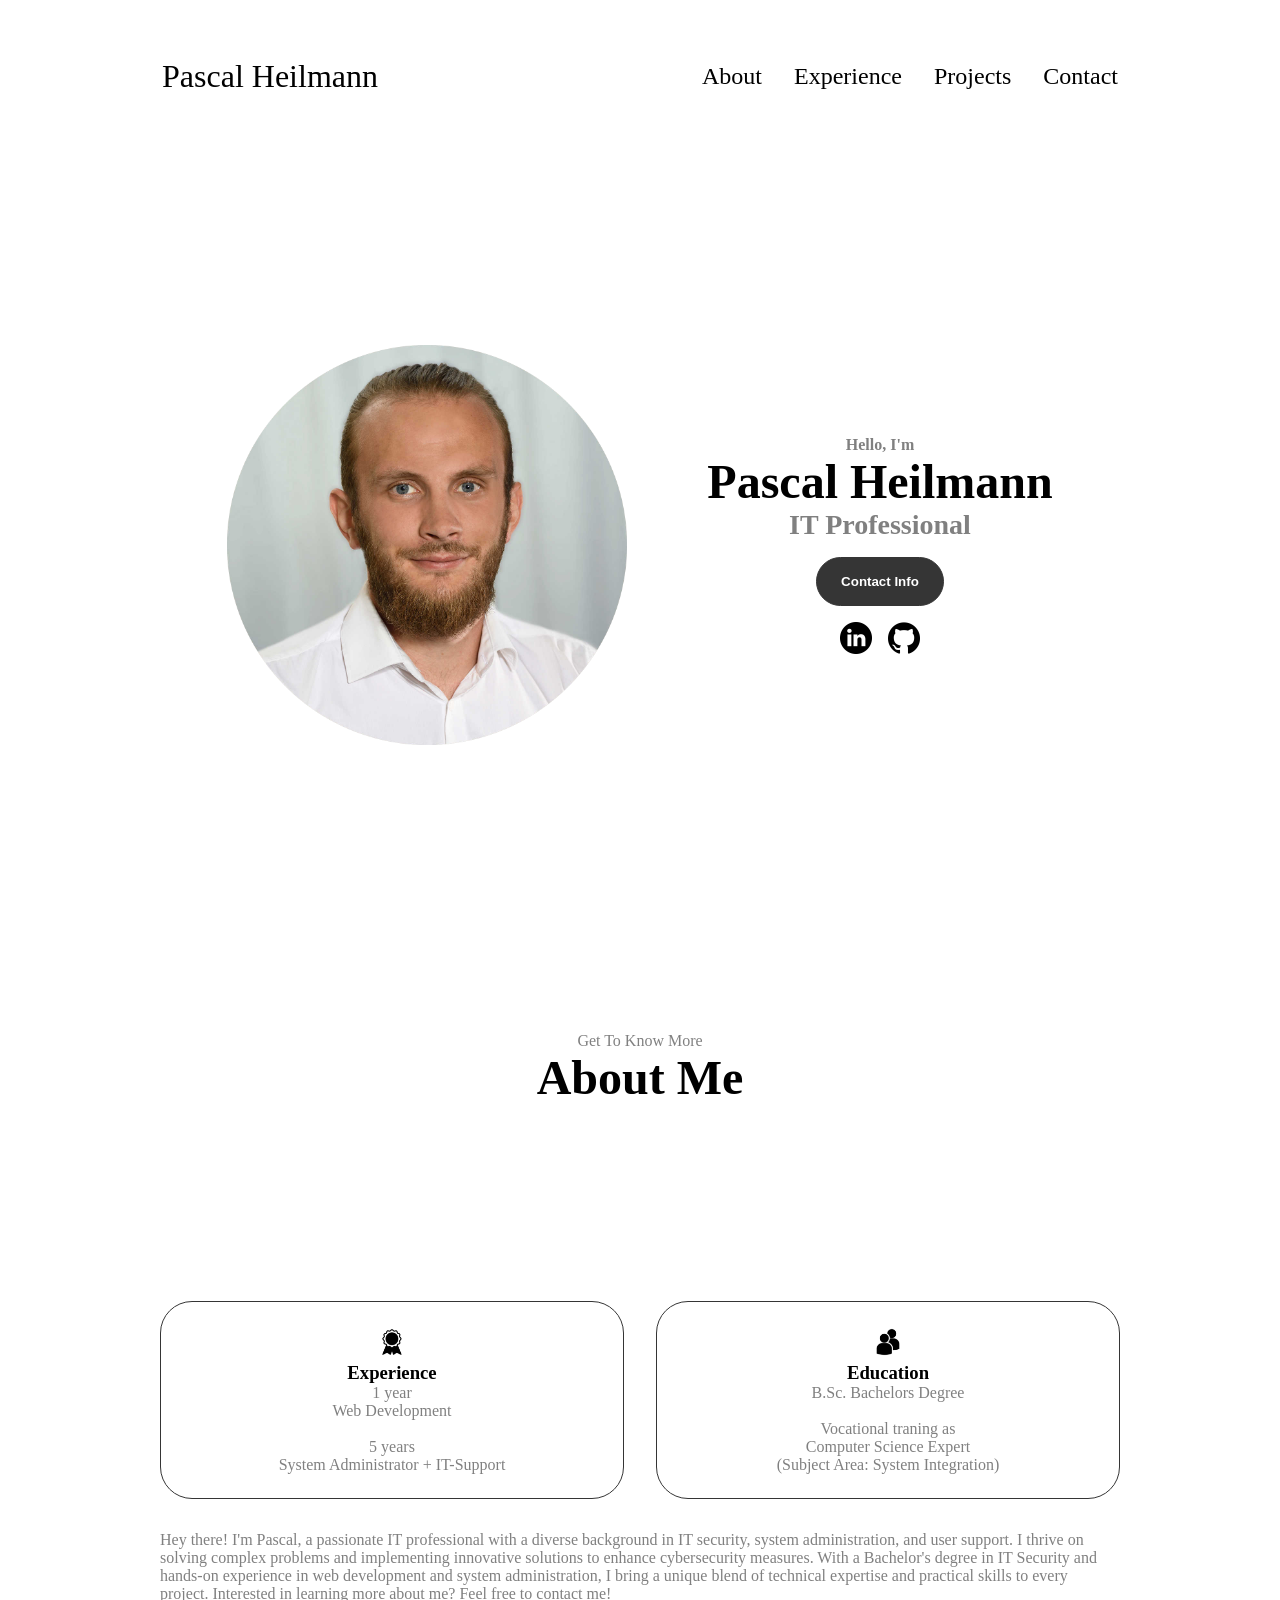
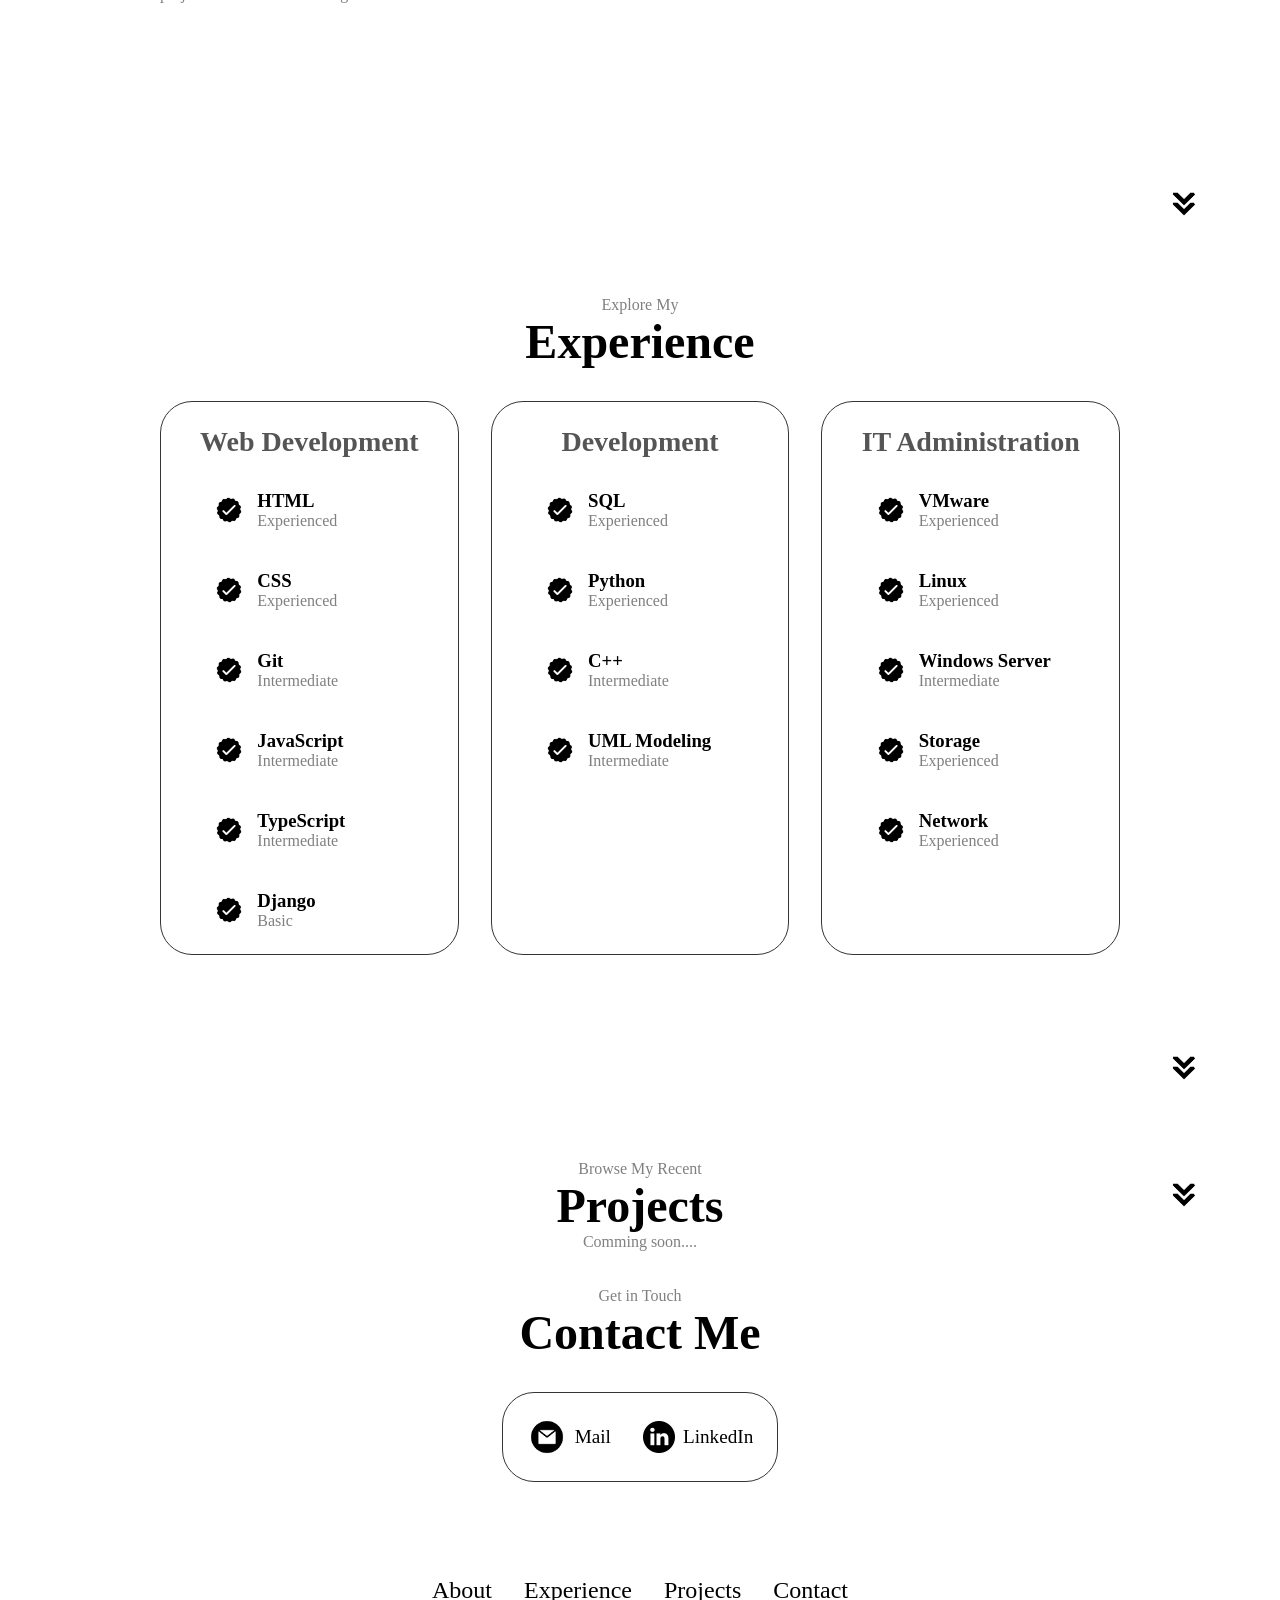
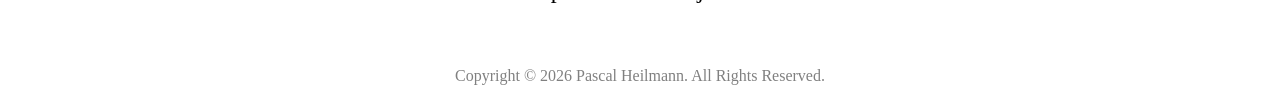
==== index.html @ e3445036 "hostinger test" ====
<!DOCTYPE html>
<html lang="en">
  <head>
    <meta charset="UTF-8" />
    <meta http-equiv="X-UA-Compatible" content="IE=edge" />
    <meta name="viewport" content="width=device-width, initial-scale=1.0" />
    <title>Pascal's Website</title>
    <link rel="stylesheet" href="style.css" />
  </head>
  <body>
    <nav id="desktop-nav">
      <div class="logo">Pascal Heilmann</div>
      <div>
        <ul class="nav-links">
          <li><a href="#about">About</a></li>
          <li><a href="#experience">Experience</a></li>
          <li><a href="#projects">Projects</a></li>
          <li><a href="#contact">Contact</a></li>
        </ul>
      </div>
    </nav>
    <nav id="hamburger-nav">
      <div class="logo">Pascal Heilmann</div>
      <div class="hamburger-menu">
        <div class="hamburger-icon" onclick="toggleMenu()">
          <span></span>
          <span></span>
          <span></span>
        </div>
        <div class="menu-links">
          <li><a href="#about" onclick="toggleMenu()">About</a></li>
          <li><a href="#experience" onclick="toggleMenu()">Experience</a></li>
          <li><a href="#projects" onclick="toggleMenu()">Projects</a></li>
          <li><a href="#contact" onclick="toggleMenu()">Contact</a></li>
        </div>
      </div>
    </nav>
    <section id="profile">
      <div class="section__pic-container">
        <img src="./assets/profile-pic.png" alt="profile picture" loading="lazy"/>
      </div>
      <div class="section__text">
        <p class="section__text__p1">Hello, I'm</p>
        <h1 class="title">Pascal Heilmann</h1>
        <p class="section__text__p2">IT Professional</p>
        <div class="btn-container">
          
          <button class="btn btn-color-1" onclick="location.href='./#contact'">
            Contact Info
          </button>
        </div>
        <div id="socials-container">
          <img
            src="./assets/linkedin.png"
            alt="My LinkedIn profile"
            class="icon"
            onclick="location.href='https://de.linkedin.com/in/pascal-heilmann-1203b5171'"
            loading="lazy"
          />
          <img
            src="./assets/linkedin-darkmode.png"
            alt="My LinkedIn profile"
            class="icon-dark"
            onclick="location.href='https://de.linkedin.com/in/pascal-heilmann-1203b5171'"
            loading="lazy"
          />
          <img
            src="./assets/github.png"
            alt="My Github profile"
            class="icon"
            onclick="location.href='https://github.com/Pacalll/'"
            loading="lazy"
          />
          <img
            src="./assets/github-darkmode.png"
            alt="My Github profile"
            class="icon-dark"
            onclick="location.href='https://github.com/Pacalll/'"
            loading="lazy"
          />
        </div>
      </div>
    </section>
    <section id="about">
      <p class="section__text__p1">Get To Know More</p>
      <h1 class="title">About Me</h1>
      <div class="section-container">
        <div class="about-details-container">
          <div class="about-containers">
            <div class="details-container">
              <img
                src="./assets/experience.png"
                alt="Experience icon"
                class="icon"
                loading="lazy"
              />
              <img
                src="./assets/experience-darkmode.png"
                alt="Experience icon"
                class="icon-dark"
                loading="lazy"
              />
              <h3>Experience</h3>
              <p>1 year <br />Web Development</p>
              <br>
              <p>5 years <br> System Administrator + IT-Support</p>
            </div>
            <div class="details-container">
              <img
                src="./assets/education.png"
                alt="Education icon"
                class="icon"
                loading="lazy"
              />
              <img
                src="./assets/education-darkmode.png"
                alt="Education icon"
                class="icon-dark"
                loading="lazy"
              />
              <h3>Education</h3>
              <p>B.Sc. Bachelors Degree</p><br>
              <p>Vocational traning as <br>Computer Science Expert <br>(Subject Area: System Integration)</p>
            </div>
          </div>
          <div class="text-container">
            <p>
              Hey there! I'm Pascal, a passionate IT professional with a diverse
               background in IT security, system administration, and user support.
               I thrive on solving complex problems and implementing innovative 
               solutions to enhance cybersecurity measures. With a Bachelor's degree 
               in IT Security and hands-on experience in web development and
                system administration, I bring a unique blend of technical expertise and
                 practical skills to every project. Interested in learning more about me?
                  Feel free to contact me!
            </p>
          </div>
        </div>
      </div>
      <img
        src="./assets/arrow.png"
        alt="Arrow icon"
        class="icon arrow"
        onclick="location.href='./#experience'"
        loading="lazy"
      />
      <img
        src="./assets/arrow-darkmode.png"
        alt="Arrow icon"
        class="icon-dark arrow"
        onclick="location.href='./#experience'"
        loading="lazy"
      />
    </section>
    <section id="experience">
      <p class="section__text__p1">Explore My</p>
      <h1 class="title">Experience</h1>
      <div class="experience-details-container">
        <div class="about-containers">
          <div class="details-container">
            <h2 class="experience-sub-title">Web Development</h2>
            <div class="article-container">
              <article>
                <img
                  src="./assets/checkmark.png"
                  alt="Experience icon"
                  class="icon"
                  loading="lazy"
                />
                <img
                  src="./assets/checkmark-darkmode.png"
                  alt="Experience icon"
                  class="icon-dark"
                  loading="lazy"
                />
                <div>
                  <h3>HTML</h3>
                  <p>Experienced</p>
                </div>
              </article>
              <article>
                <img
                  src="./assets/checkmark.png"
                  alt="Experience icon"
                  class="icon"
                  loading="lazy"
                />
                <img
                  src="./assets/checkmark-darkmode.png"
                  alt="Experience icon"
                  class="icon-dark"
                  loading="lazy"
                />
                <div>
                  <h3>CSS</h3>
                  <p>Experienced</p>
                </div>
              </article>
              <article>
                <img
                  src="./assets/checkmark.png"
                  alt="Experience icon"
                  class="icon"
                  loading="lazy"
                />
                <img
                  src="./assets/checkmark-darkmode.png"
                  alt="Experience icon"
                  class="icon-dark"
                  loading="lazy"
                />
                <div>
                  <h3>Git</h3>
                  <p>Intermediate</p>
                </div>
              </article>
              <article>
                <img
                  src="./assets/checkmark.png"
                  alt="Experience icon"
                  class="icon"
                  loading="lazy"
                />
                <img
                  src="./assets/checkmark-darkmode.png"
                  alt="Experience icon"
                  class="icon-dark"
                  loading="lazy"
                />
                <div>
                  <h3>JavaScript</h3>
                  <p>Intermediate</p>
                </div>
              </article>
              <article>
                <img
                  src="./assets/checkmark.png"
                  alt="Experience icon"
                  class="icon"
                  loading="lazy"
                />
                <img
                  src="./assets/checkmark-darkmode.png"
                  alt="Experience icon"
                  class="icon-dark"
                  loading="lazy"
                />
                <div>
                  <h3>TypeScript</h3>
                  <p>Intermediate</p>
                </div>
              </article>
              <article>
                <img
                  src="./assets/checkmark.png"
                  alt="Experience icon"
                  class="icon"
                  loading="lazy"
                />
                <img
                  src="./assets/checkmark-darkmode.png"
                  alt="Experience icon"
                  class="icon-dark"
                  loading="lazy"
                />
                <div>
                  <h3>Django</h3>
                  <p>Basic</p>
                </div>
              </article>
            </div>
          </div>
          <div class="details-container">
            <h2 class="experience-sub-title">Development</h2>
            <div class="article-container">
              <article>
                <img
                  src="./assets/checkmark.png"
                  alt="Experience icon"
                  class="icon"
                  loading="lazy"
                />
                <img
                  src="./assets/checkmark-darkmode.png"
                  alt="Experience icon"
                  class="icon-dark"
                  loading="lazy"
                />
                <div>
                  <h3>SQL</h3>
                  <p>Experienced</p>
                </div>
              </article>
              <article>
                <img
                  src="./assets/checkmark.png"
                  alt="Experience icon"
                  class="icon"
                  loading="lazy"
                />
                <img
                  src="./assets/checkmark-darkmode.png"
                  alt="Experience icon"
                  class="icon-dark"
                  loading="lazy"
                />
                <div>
                  <h3>Python</h3>
                  <p>Experienced</p>
                </div>
              </article>
              <article>
                <img
                  src="./assets/checkmark.png"
                  alt="Experience icon"
                  class="icon"
                  loading="lazy"
                />
                <img
                  src="./assets/checkmark-darkmode.png"
                  alt="Experience icon"
                  class="icon-dark"
                  loading="lazy"
                />
                <div>
                  <h3>C++</h3>
                  <p>Intermediate</p>
                </div>
              </article>
              <article>
                <img
                  src="./assets/checkmark.png"
                  alt="Experience icon"
                  class="icon"
                  loading="lazy"
                />
                <img
                  src="./assets/checkmark-darkmode.png"
                  alt="Experience icon"
                  class="icon-dark"
                  loading="lazy"
                />
                <div>
                  <h3>UML Modeling</h3>
                  <p>Intermediate</p>
                </div>
              </article>
            </div>
          </div>
          <div class="details-container">
            <h2 class="experience-sub-title">IT Administration</h2>
            <div class="article-container">
              <article>
                <img
                  src="./assets/checkmark.png"
                  alt="Experience icon"
                  class="icon"
                  loading="lazy"
                />
                <img
                  src="./assets/checkmark-darkmode.png"
                  alt="Experience icon"
                  class="icon-dark"
                  loading="lazy"
                />
                <div>
                  <h3>VMware</h3>
                  <p>Experienced</p>
                </div>
              </article>
              <article>
                <img
                  src="./assets/checkmark.png"
                  alt="Experience icon"
                  class="icon"
                  loading="lazy"
                />
                <img
                  src="./assets/checkmark-darkmode.png"
                  alt="Experience icon"
                  class="icon-dark"
                  loading="lazy"
                />
                <div>
                  <h3>Linux</h3>
                  <p>Experienced</p>
                </div>
              </article>
              <article>
                <img
                  src="./assets/checkmark.png"
                  alt="Experience icon"
                  class="icon"
                  loading="lazy"
                />
                <img
                  src="./assets/checkmark-darkmode.png"
                  alt="Experience icon"
                  class="icon-dark"
                  loading="lazy"
                />
                <div>
                  <h3>Windows Server</h3>
                  <p>Intermediate</p>
                </div>
              </article>
              <article>
                <img
                  src="./assets/checkmark.png"
                  alt="Experience icon"
                  class="icon"
                  loading="lazy"
                />
                <img
                  src="./assets/checkmark-darkmode.png"
                  alt="Experience icon"
                  class="icon-dark"
                  loading="lazy"
                />
                <div>
                  <h3>Storage</h3>
                  <p>Experienced</p>
                </div>
              </article>
              <article>
                <img
                  src="./assets/checkmark.png"
                  alt="Experience icon"
                  class="icon"
                  loading="lazy"
                />
                <img
                  src="./assets/checkmark-darkmode.png"
                  alt="Experience icon"
                  class="icon-dark"
                  loading="lazy"
                />
                <div>
                  <h3>Network</h3>
                  <p>Experienced</p>
                </div>
              </article>
            </div>
          </div>
        </div>
      </div>
      <img
        src="./assets/arrow.png"
        alt="Arrow icon"
        class="icon arrow"
        onclick="location.href='./#projects'"
        loading="lazy"
      />
      <img
        src="./assets/arrow-darkmode.png"
        alt="Arrow icon"
        class="icon-dark arrow"
        onclick="location.href='./#projects'"
        loading="lazy"
      />
    </section>
    <section id="projects">
      <p class="section__text__p1">Browse My Recent</p>
      <h1 class="title">Projects</h1>
      <div class="experience-details-container">
      <p class="section__text__p1">Comming soon....</p>
      <img
        src="./assets/arrow.png"
        alt="Arrow icon"
        class="icon arrow"
        onclick="location.href='./#contact'"
        loading="lazy"
      />
      <img
        src="./assets/arrow-darkmode.png"
        alt="Arrow icon"
        class="icon-dark arrow"
        onclick="location.href='./#contact'"
        loading="lazy"
      />
    </section>
    <section id="contact">
      <p class="section__text__p1">Get in Touch</p>
      <h1 class="title">Contact Me</h1>
      <div class="contact-info-upper-container">
        <div class="contact-info-container">
          <img
            src="./assets/email.png"
            alt="Email icon"
            class="icon contact-icon email-icon"
            loading="lazy"
          />
          <img
            src="./assets/email-darkmode.png"
            alt="Email icon"
            class="icon-dark contact-icon email-icon"
            loading="lazy"
          />
          <p><a href="mailto:pascalheilmann95@gmail.com">Mail</a></p>
        </div>
        
        <div class="contact-info-container">
          <img
            src="./assets/linkedin.png"
            alt="LinkedIn icon"
            class="icon contact-icon"
            loading="lazy"
          />
          <img
            src="./assets/linkedin-darkmode.png"
            alt="LinkedIn icon"
            class="icon-dark contact-icon"
            loading="lazy"
          />
          <p><a href="https://de.linkedin.com/in/pascal-heilmann-1203b5171">LinkedIn</a></p>
        </div>
      </div>
    </section>
    <footer>
      <nav>
        <div class="nav-links-container">
          <ul class="nav-links">
            <li><a href="#about">About</a></li>
            <li><a href="#experience">Experience</a></li>
            <li><a href="#projects">Projects</a></li>
            <li><a href="#contact">Contact</a></li>
          </ul>
        </div>
      </nav>
      <p id="footer">Copyright &#169; 2025 Pascal Heilmann. All Rights Reserved. test</p>
    </footer>
    <script src="script.js"></script>
  </body>
</html>
---- style.css ----
/* GENERAL */

* {
  margin: 0;
  padding: 0;
  box-sizing: border-box;
}

:root {
  --main-bg-color: white;
  --main-font-color: black;
  --font-color-p: grey;
  --textdecoration-color-font: white;
  --textdecoration-color: grey ;
  --main-hover-color: grey;
  --hamburgermenu-icon-span-bg-color: black;
  --button-bg-color: rgb(53, 53, 53);
  --button-bg-hover-color: black;
  --button-font-color: white;
  --details-border-color: rgb(53, 53, 53);
  --experience-subtitle-font-color: rgb(85, 85, 85);
  --project-btn-font-color: black;
  --project-btn-border-color:  rgb(163, 163, 163);
  --contact-container-border-color: rgb(53, 53, 53);
}
body {
  background-color: var(--main-bg-color);
  color: var(--main-font-color);
  font-family: 'Times New Roman', sans-serif, monospace;
}

html {
  scroll-behavior: smooth;
}

p {
  color: var(--font-color-p);
}

/* TRANSITION */

a,
.btn {
  transition: all 300ms ease;
}

/* DESKTOP NAV */

nav,
.nav-links {
  display: flex;
}

nav {
  justify-content: space-around;
  align-items: center;
  height: 17vh;
}

.nav-links {
  gap: 2rem;
  list-style: none;
  font-size: 1.5rem;
}

a {
  color: var(--main-font-color);
  text-decoration: none;
}

a:hover {
  color: var(--main-hover-color);
  text-decoration: underline;
  text-underline-offset: 1rem;
  text-decoration-color: var(--textdecoration-color);
}

.logo {
  font-size: 2rem;
}

.logo:hover {
  cursor: default;
}

/* HAMBURGER MENU */

#hamburger-nav {
  display: none;
}

.hamburger-menu {
  position: relative;
  display: inline-block;
}

.hamburger-icon {
  display: flex;
  flex-direction: column;
  justify-content: space-between;
  height: 24px;
  width: 30px;
  cursor: pointer;
}

.hamburger-icon span {
  width: 100%;
  height: 2px;
  background-color: var(--hamburgermenu-icon-span-bg-color);
  transition: all 0.3s ease-in-out;
}

.menu-links {
  position: absolute;
  top: 100%;
  right: 0;
  background-color: var(--main-bg-color);
  width: fit-content;
  max-height: 0;
  overflow: hidden;
  transition: all 0.3s ease-in-out;
}

.menu-links a {
  display: block;
  padding: 10px;
  text-align: center;
  font-size: 1.5rem;
  color: var(--main-font-color);
  text-decoration: none;
  transition: all 0.3s ease-in-out;
}

.menu-links li {
  list-style: none;
}

.menu-links.open {
  max-height: 300px;
}

.hamburger-icon.open span:first-child {
  transform: rotate(45deg) translate(10px, 5px);
}

.hamburger-icon.open span:nth-child(2) {
  opacity: 0;
}

.hamburger-icon.open span:last-child {
  transform: rotate(-45deg) translate(10px, -5px);
}

.hamburger-icon span:first-child {
  transform: none;
  opacity: 1;
}

/* SECTIONS */

section {
  padding-top: 4vh;
  height: 96vh;
  margin: 0 10rem;
  min-height: fit-content;
}

.section-container {
  display: flex;
}

/* PROFILE SECTION */

#profile {
  display: flex;
  justify-content: center;
  gap: 5rem;
  height: 80vh;
}

.section__pic-container {
  display: flex;
  height: 400px;
  width: 400px;
  margin: auto 0;
}

.section__text {
  align-self: center;
  text-align: center;
}

.section__text p {
  font-weight: 600;
}

.section__text__p1 {
  text-align: center;
}

.section__text__p2 {
  font-size: 1.75rem;
  margin-bottom: 1rem;
}

.title {
  font-size: 3rem;
  text-align: center;
}

#socials-container {
  display: flex;
  justify-content: center;
  margin-top: 1rem;
  gap: 1rem;
}

/* ICONS */

.icon {
  cursor: pointer;
  height: 2rem;
}

.icon-dark {
  display: none;
  height: 2rem;
  cursor: pointer;
}

/* BUTTONS */

.btn-container {
  display: flex;
  justify-content: center;
  gap: 1rem;
}

.btn {
  font-weight: 600;
  padding: 1rem;
  width: 8rem;
  border-radius: 2rem;
}

.btn-color-1,
.btn-color-2 {
  border: var(--button-bg-color) 0.1rem solid;
  background: var(--button-bg-color);
  color: var(--button-font-color);
}

.btn-color-1:hover,
.btn-color-2:hover {
  cursor: pointer;
  background-color: var(--button-bg-hover-color);
}



/* ABOUT SECTION */

#about {
  position: relative;
}

.about-containers {
  gap: 2rem;
  margin-bottom: 2rem;
  margin-top: 2rem;
}

.about-details-container {
  justify-content: center;
  flex-direction: column;
}

.about-containers,
.about-details-container {
  display: flex;
}

.about-pic {
  border-radius: 2rem;
}

.arrow {
  position: absolute;
  right: -5rem;
  bottom: 2.5rem;
}

.details-container {
  padding: 1.5rem;
  flex: 1;
  background: var(--main-bg-color);
  border-radius: 2rem;
  border: var(--details-border-color) 0.1rem solid;
  text-align: center;
}

.section-container {
  gap: 4rem;
  height: 80%;
}

/* EXPERIENCE SECTION */

#experience {
  position: relative;
}

.experience-sub-title {
  color: var(--experience-subtitle-font-color);
  font-weight: 600;
  font-size: 1.75rem;
  margin-bottom: 2rem;
}

.experience-details-container {
  display: flex;
  justify-content: center;
  flex-direction: column;
}

.article-container {
  display: flex;
  text-align: initial;
  flex-wrap: wrap;
  flex-direction: row;
  gap: 2.5rem;
  justify-content: space-around;
}

article {
  display: flex;
  width: 12rem;
  align-items: center;
  gap: 0.75rem;
}

article .icon {
  cursor: default;
}

/* PROJECTS SECTION */

#projects {
  position: relative;
}


.project-img {
  border-radius: 2rem;
  width: 90%;
  height: 90%;
}

.project-title {
  margin: 1rem;
  color: black;
}

.project-btn {
  color: var(--project-btn-font-color);
  border-color: var(--project-btn-border-color);
}

/* CONTACT */

#contact {
  display: flex;
  justify-content: center;
  flex-direction: column;
  height: 70vh;
}

.contact-info-upper-container {
  display: flex;
  justify-content: center;
  border-radius: 2rem;
  border: var(--contact-container-border-color) 0.1rem solid;
  background: var(--main-bg-color);
  margin: 2rem auto;
  padding: 0.5rem;
}

.contact-info-container {
  display: flex;
  align-items: center;
  justify-content: center;
  gap: 0.5rem;
  margin: 1rem;
}

.contact-info-container p {
  font-size: larger;
}

.contact-icon {
  cursor: default;
}

.email-icon {
  height: 2.5rem;
}

/* FOOTER SECTION */

footer {
  margin: 0 1rem;
}

footer p {
  text-align: center;
}


@media screen and (max-width: 1400px) {
  #profile {
    height: 83vh;
    margin-bottom: 6rem;
  }
  .about-containers {
    flex-wrap: wrap;
  }
  #contact,
  #projects {
    height: fit-content;
  }
}

@media screen and (max-width: 1200px) {
  #desktop-nav {
    display: none;
  }
  #hamburger-nav {
    display: flex;
  }
  #experience,
  .experience-details-container {
    margin-top: 2rem;
  }
  #profile,
  .section-container {
    display: block;
  }
  .arrow {
    display: none;
  }
  section,
  .section-container {
    height: fit-content;
  }
  section {
    margin: 0 5%;
  }
  .section__pic-container {
    width: 275px;
    height: 275px;
    margin: 0 auto 2rem;
  }
  .about-containers {
    margin-top: 0;
  }
}

@media screen and (max-width: 600px) {
  #contact,
  footer {
    height: 40vh;
  }
  #profile {
    height: 83vh;
    margin-bottom: 0;
  }
  article {
    font-size: 1rem;
  }
  footer nav {
    height: fit-content;
    margin-bottom: 5rem;
  }
  .about-containers,
  .contact-info-upper-container,
  .btn-container {
    flex-wrap: wrap;
  }
  .contact-info-container {
    margin: 0;
  }
  .contact-info-container p,
  .nav-links li a {
    font-size: 1rem;
  }
  .experience-sub-title {
    font-size: 1.25rem;
  }
  .logo {
    font-size: 1.5rem;
  }
  .nav-links {
    flex-direction: column;
    gap: 0.5rem;
    text-align: center;
  }
  .section__pic-container {
    width: auto;
    height: 46vw;
    justify-content: center;
  }
  .section__text__p2 {
    font-size: 1.25rem;
  }
  .title {
    font-size: 2rem;
  }
  .text-container {
    text-align: justify;
  }
}
@media (prefers-color-scheme: dark) {
  :root {
    --main-bg-color: #121212;
    --main-font-color: #aca1a1;
    --font-color-p: #cccccc;
    --textdecoration-color-font: #121212;
    --textdecoration-color: #999999;
    --main-hover-color: #333333;
    --hamburgermenu-icon-span-bg-color: #999999;;
    --button-bg-color: #333333;
    --button-bg-hover-color: #555555;
    --button-font-color: white;
    --details-border-color: #555555;
    --experience-subtitle-font-color: #aaaaaa;
    --project-btn-font-color: white;
    --project-btn-border-color: #888888;
    --contact-container-border-color: #555555;
  }

  .icon{
    display: none;
  }
  .icon-dark{
    display: inline;
  }

}

@media screen and (max-width: 1200px) and (prefers-color-scheme: dark) {
  /* Nur wenn sich Verhalten im Dark Mode ändern soll */
  .arrow {
    display: none;
  }
}
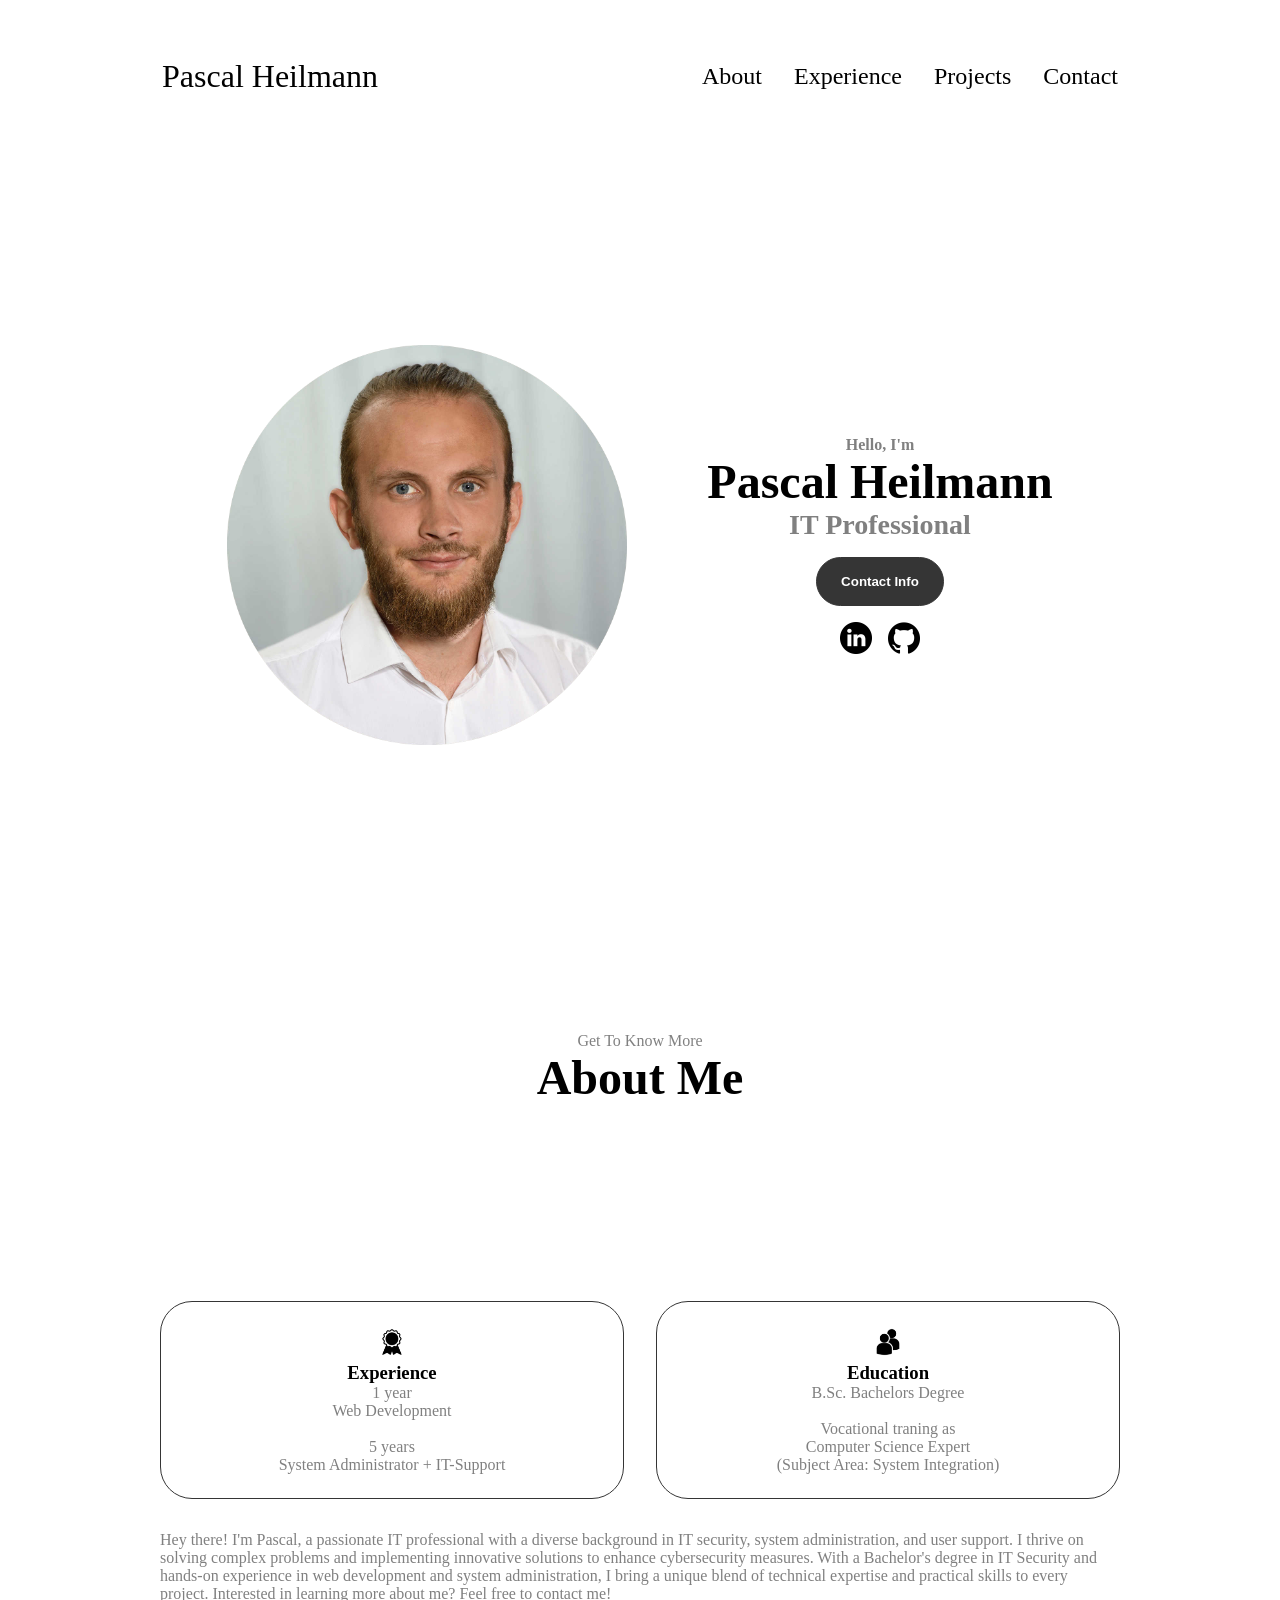
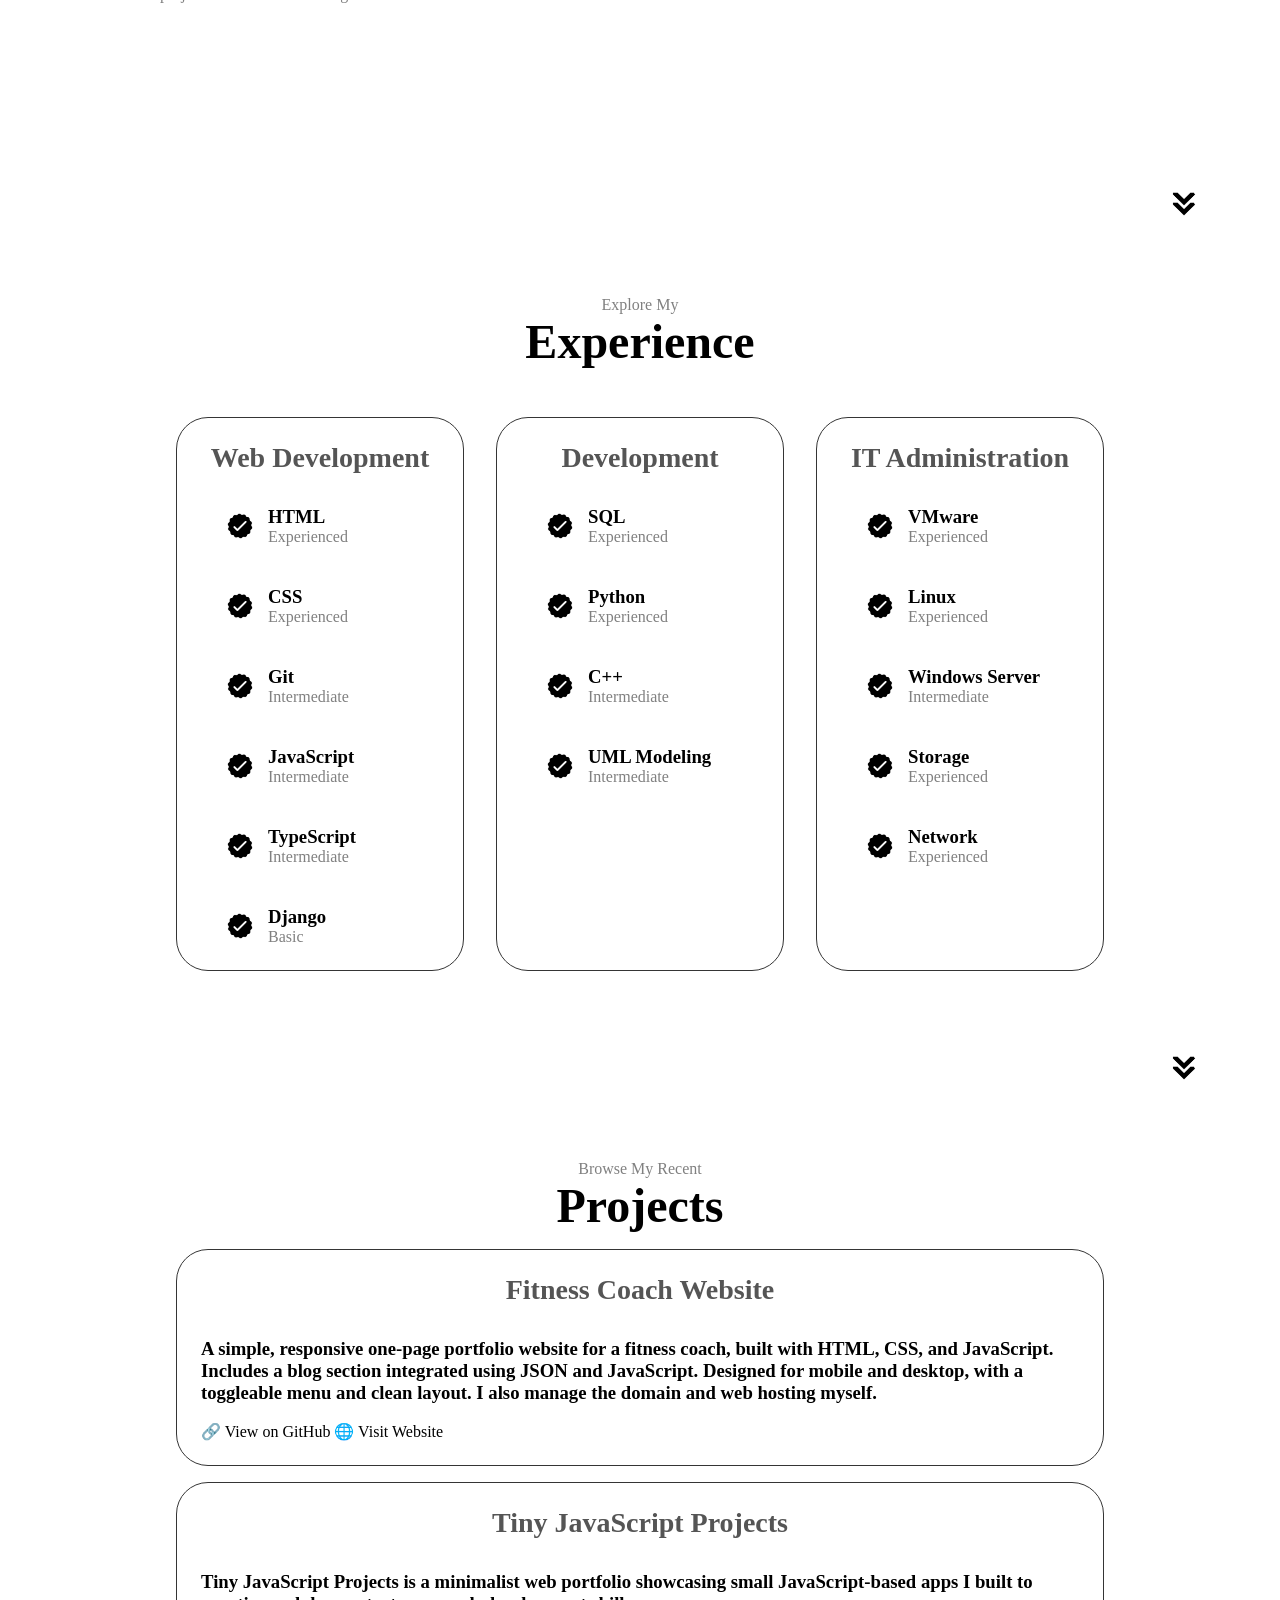
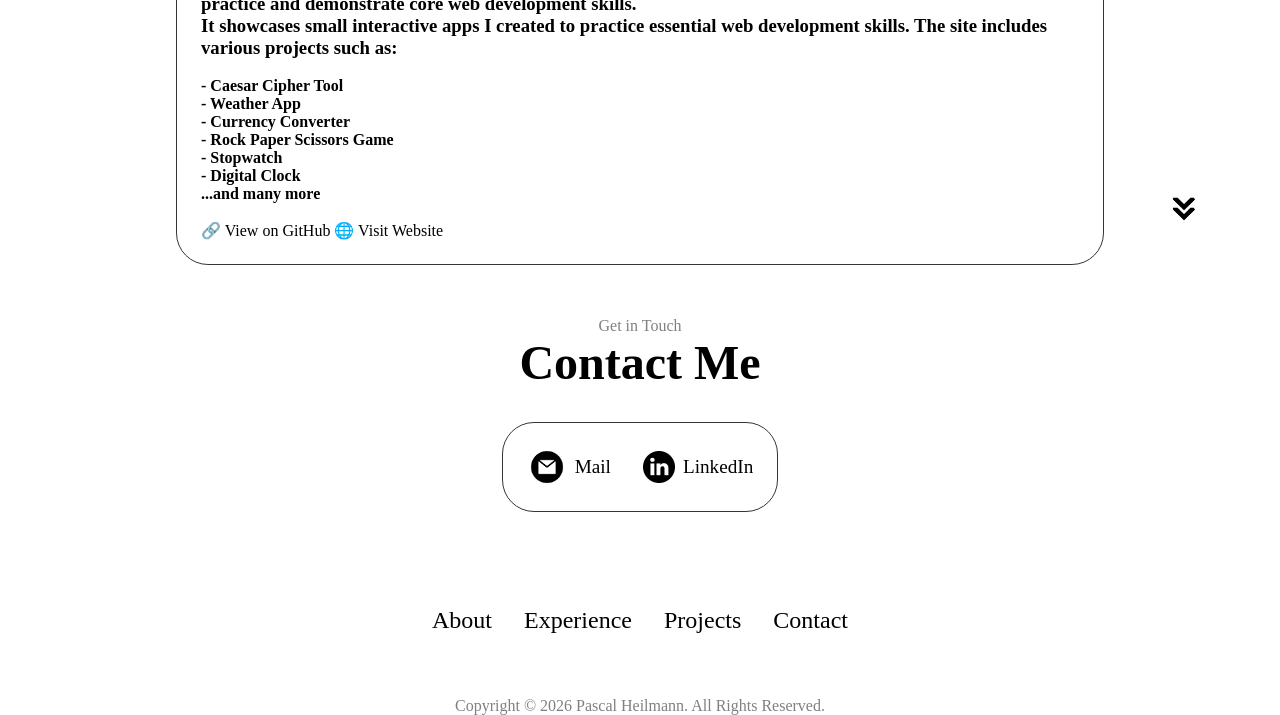
==== commit 9bce31b2: "added js projects and staiger.fitness as project" ====
--- a/index.html
+++ b/index.html
@@ -463,21 +463,78 @@
       <p class="section__text__p1">Browse My Recent</p>
       <h1 class="title">Projects</h1>
       <div class="experience-details-container">
-      <p class="section__text__p1">Comming soon....</p>
-      <img
-        src="./assets/arrow.png"
-        alt="Arrow icon"
-        class="icon arrow"
-        onclick="location.href='./#contact'"
-        loading="lazy"
-      />
-      <img
-        src="./assets/arrow-darkmode.png"
-        alt="Arrow icon"
-        class="icon-dark arrow"
-        onclick="location.href='./#contact'"
-        loading="lazy"
-      />
+        <div class="details-container">
+          <h2 class="experience-sub-title">Fitness Coach Website</h2>
+          <div class="article-container">
+            <article class="experience-article">
+              <div>
+                <h3>A simple, responsive one-page portfolio website for a fitness coach, built with HTML, CSS, and JavaScript.</h3>
+                <h3>Includes a blog section integrated using JSON and JavaScript. Designed for mobile and desktop, with a toggleable menu and clean layout. I also manage the domain and web hosting myself.</h3>
+                <br>
+                <a 
+                  href="https://github.com/Pacalll/dani_fitness" 
+                  target="_blank">
+                  🔗 View on GitHub
+                </a>
+                <a 
+                  href="https://www.staiger.fitness" 
+                  target="_blank">
+                  🌐 Visit Website
+                </a>
+              </div>
+            </article>
+          </div>
+        </div>
+      </div>
+      <div class="experience-details-container">
+        <div class="details-container">
+          <h2 class="experience-sub-title">Tiny JavaScript Projects</h2>
+          <div class="article-container">
+            <article class="experience-article">
+              <div>
+                <h3>Tiny JavaScript Projects is a minimalist web portfolio showcasing small JavaScript-based apps I built to practice and demonstrate core web development skills.</h3>
+                <h3>It showcases small interactive apps I created to practice essential web development skills. The site includes various projects such as:</h3>
+                <br>
+                <ul class="ul-experience">
+                  <li>- Caesar Cipher Tool</li>
+                  <li>- Weather App</li>
+                  <li>- Currency Converter</li>
+                  <li>- Rock Paper Scissors Game</li>
+                  <li>- Stopwatch</li>
+                  <li>- Digital Clock</li>
+                  <li>...and many more</li>
+                </ul>
+                <br>
+                <a 
+                  href="https://github.com/Pacalll/tiny-js-projects" 
+                  target="_blank">
+                  🔗 View on GitHub
+                </a>
+                <a 
+                  href="https://pacalll.github.io/tiny-js-projects/" 
+                  target="_blank">
+                  🌐 Visit Website
+                </a>
+              </div>
+            </article>
+          </div>
+        </div>
+      </div>
+      
+      <img 
+          src="./assets/arrow.png"
+          alt="Arrow icon" 
+          class="icon arrow" 
+          onclick="location.href='./#contact'"
+          loading="lazy" 
+        />
+        <img 
+          src="./assets/arrow-darkmode.png" 
+          alt="Arrow icon" 
+          class="icon-dark arrow" 
+          onclick="location.href='./#contact'"
+          loading="lazy" 
+        />
     </section>
     <section id="contact">
       <p class="section__text__p1">Get in Touch</p>
@@ -527,7 +584,7 @@
           </ul>
         </div>
       </nav>
-      <p id="footer">Copyright &#169; 2025 Pascal Heilmann. All Rights Reserved. test</p>
+      <p id="footer">Copyright &#169; 2025 Pascal Heilmann. All Rights Reserved.</p>
     </footer>
     <script src="script.js"></script>
   </body>
--- a/style.css
+++ b/style.css
@@ -75,6 +75,12 @@
   text-decoration-color: var(--textdecoration-color);
 }
 
+.ul-experience{
+  list-style-type: none;
+  font-size: inherit;
+  font-weight: 600;
+}
+
 .logo {
   font-size: 2rem;
 }
@@ -319,6 +325,7 @@
 
 .experience-details-container {
   display: flex;
+  margin: 1rem;
   justify-content: center;
   flex-direction: column;
 }
@@ -332,6 +339,10 @@
   justify-content: space-around;
 }
 
+.experience-article{
+  width: 100%;
+}
+
 article {
   display: flex;
   width: 12rem;
@@ -436,10 +447,6 @@
   }
   #hamburger-nav {
     display: flex;
-  }
-  #experience,
-  .experience-details-container {
-    margin-top: 2rem;
   }
   #profile,
   .section-container {
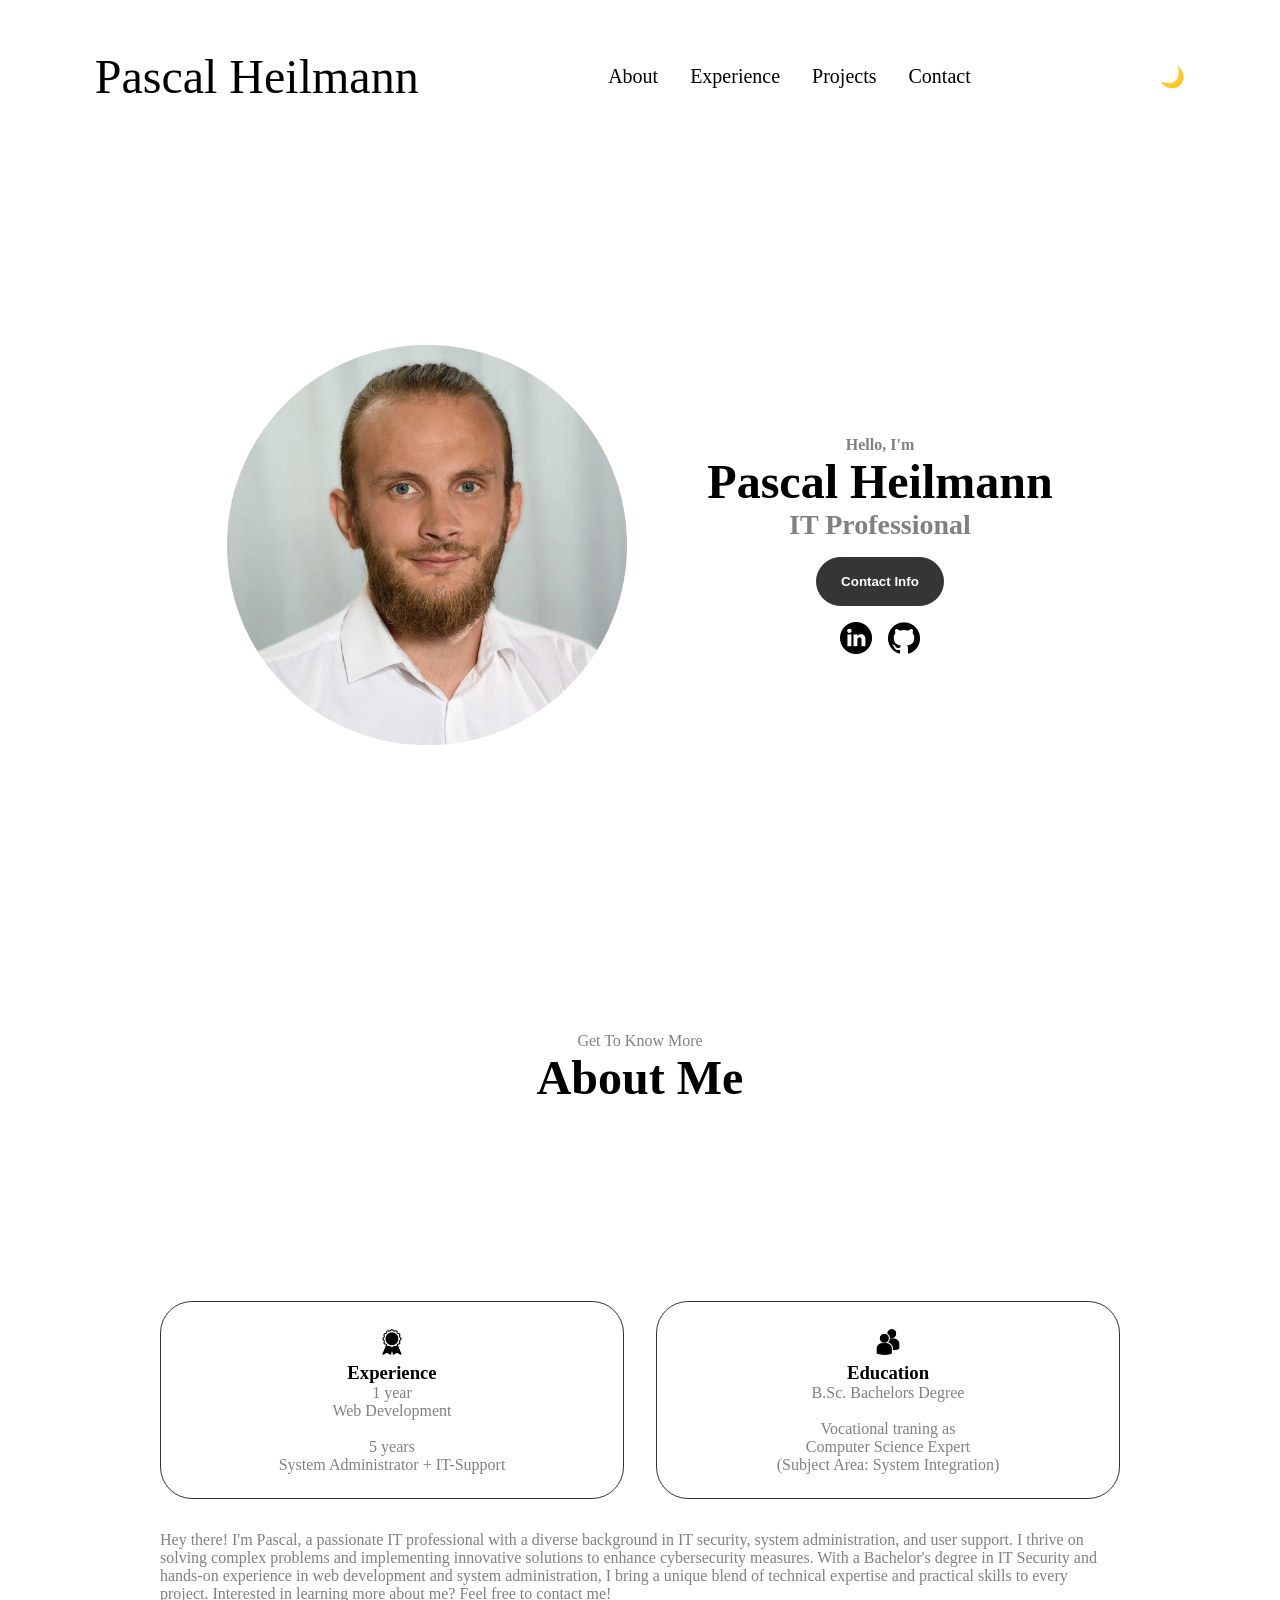
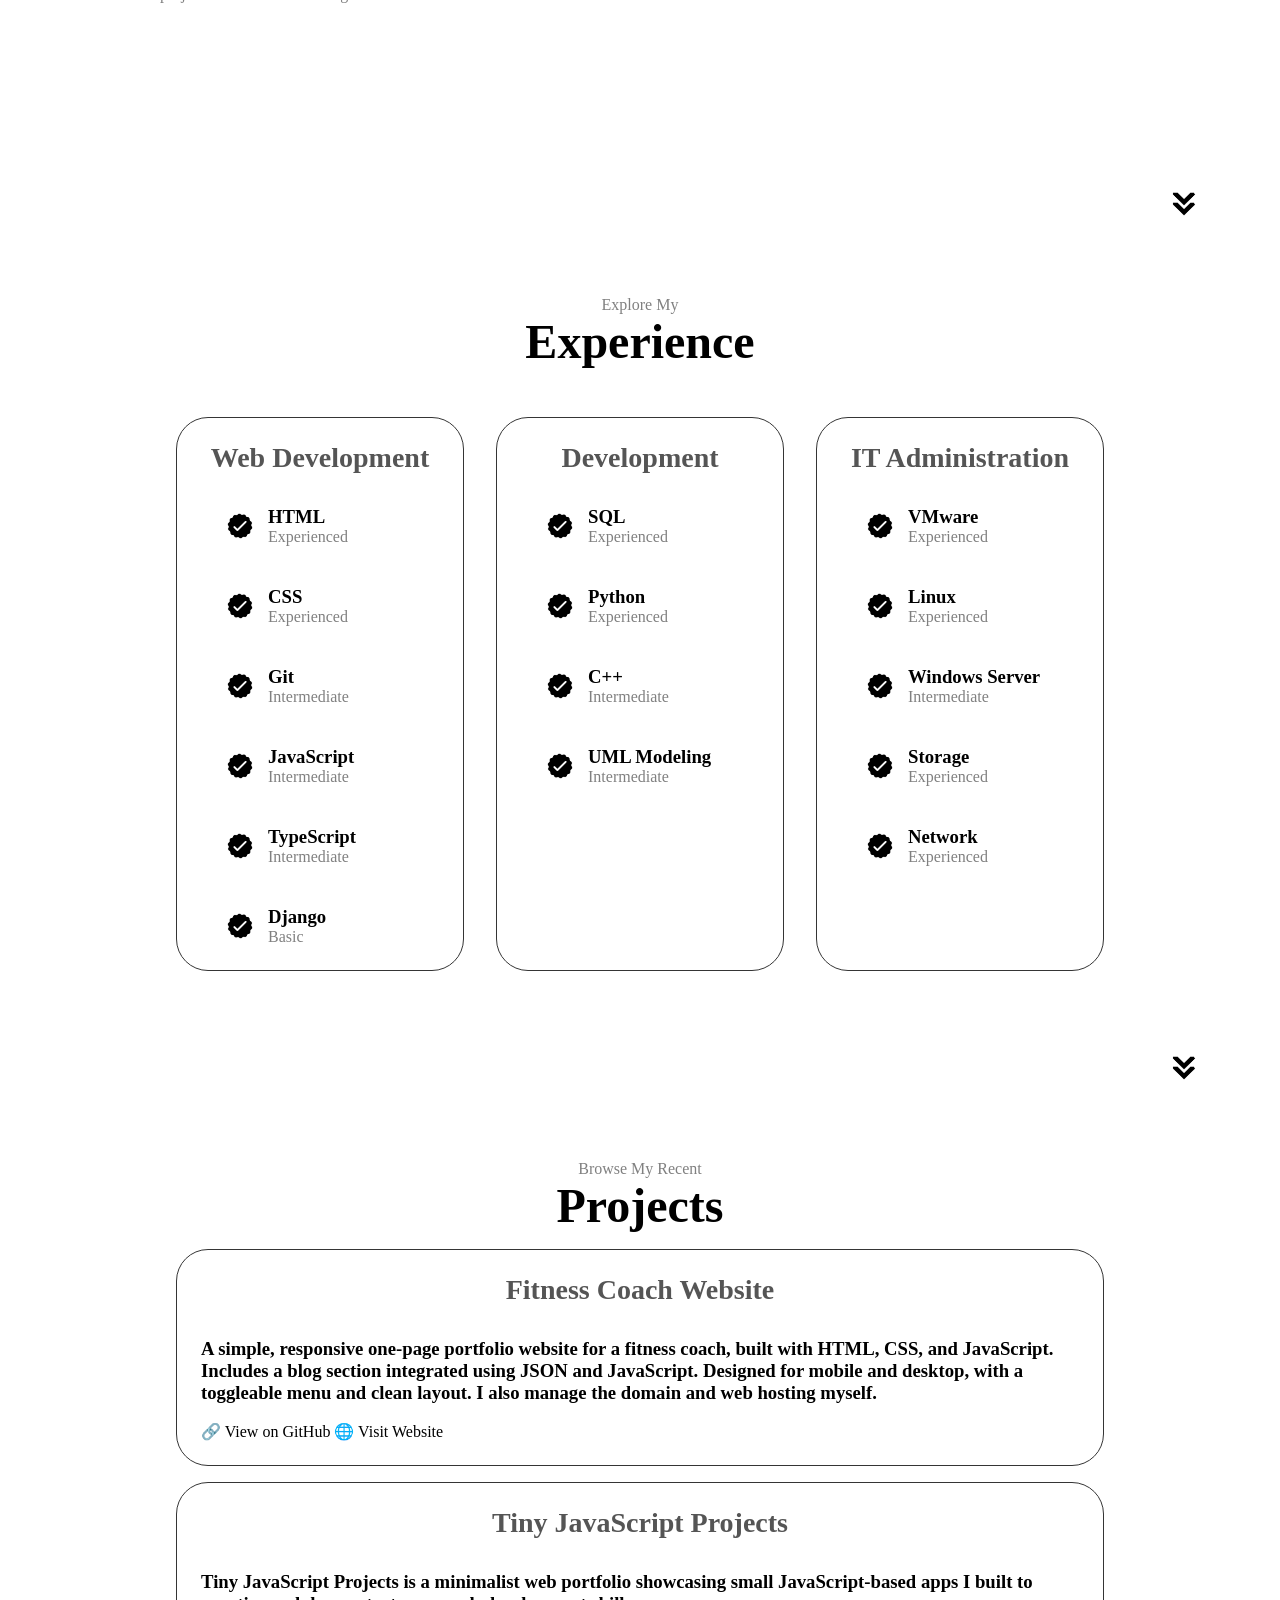
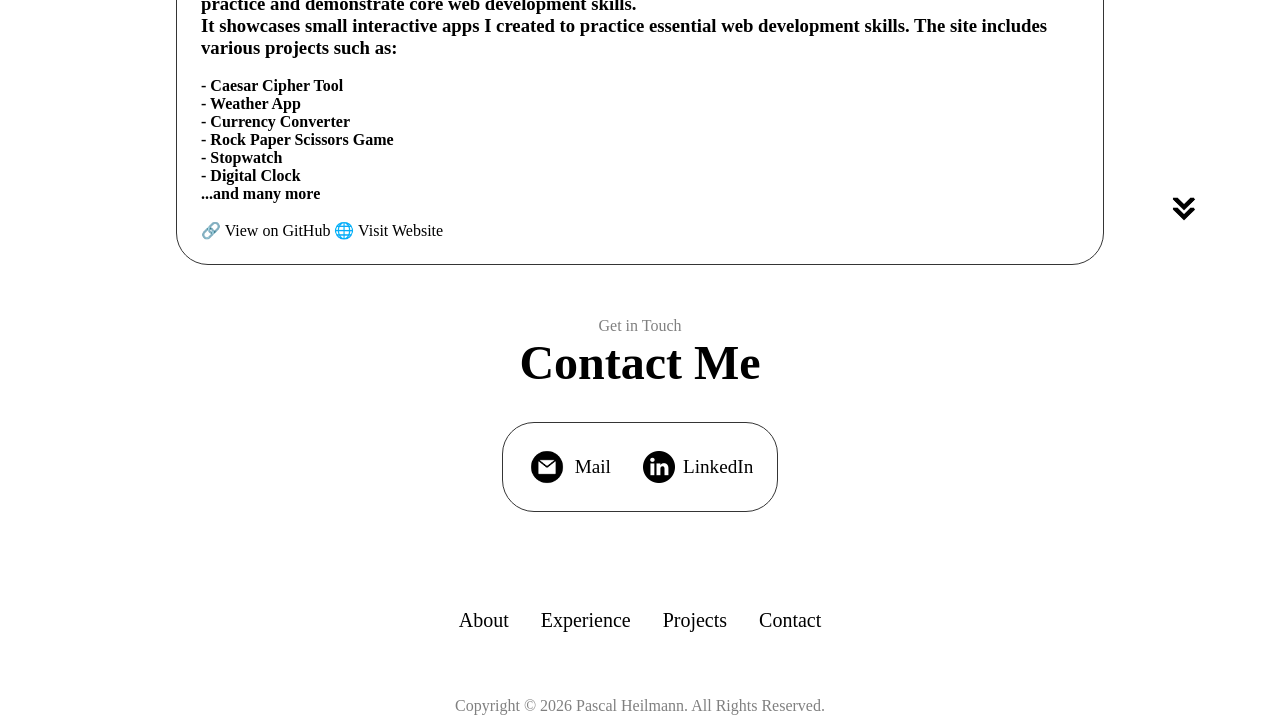
==== commit 399b0360: "added Darkmode Btn, resolved footer hight" ====
--- a/index.html
+++ b/index.html
@@ -18,9 +18,11 @@
           <li><a href="#contact">Contact</a></li>
         </ul>
       </div>
+      <div><button id="toggleBtnDesk" class="desktop-nav-darkmode-btn"></button></div>
     </nav>
     <nav id="hamburger-nav">
       <div class="logo">Pascal Heilmann</div>
+      <div><button id="toggleBtnHamburger" class="darkmodebtn-hamburger-btn"></button></div>
       <div class="hamburger-menu">
         <div class="hamburger-icon" onclick="toggleMenu()">
           <span></span>
--- a/style.css
+++ b/style.css
@@ -23,6 +23,35 @@
   --project-btn-border-color:  rgb(163, 163, 163);
   --contact-container-border-color: rgb(53, 53, 53);
 }
+
+body.dark-mode{
+  --main-bg-color: #121212;
+  --main-font-color: #aca1a1;
+  --font-color-p: #cccccc;
+  --textdecoration-color-font: #121212;
+  --textdecoration-color: #999999;
+  --main-hover-color: #333333;
+  --hamburgermenu-icon-span-bg-color: #999999;;
+  --button-bg-color: #333333;
+  --button-bg-hover-color: #555555;
+  --button-font-color: white;
+  --details-border-color: #555555;
+  --experience-subtitle-font-color: #aaaaaa;
+  --project-btn-font-color: white;
+  --project-btn-border-color: #888888;
+  --contact-container-border-color: #555555;
+
+  .icon{
+    display: none;
+  }
+  .icon-dark{
+    display: inline;
+  }
+  .arrow {
+    display: none;
+  }
+  
+}
 body {
   background-color: var(--main-bg-color);
   color: var(--main-font-color);
@@ -57,10 +86,17 @@
   height: 17vh;
 }
 
-.nav-links {
+.nav-links, .desktop-nav-darkmode-btn {
+  color: var(--main-font-color);
+  background-color: var(--main-bg-color);
+  cursor: pointer;
   gap: 2rem;
   list-style: none;
-  font-size: 1.5rem;
+  font-size: 1.25rem;
+}
+
+.desktop-nav-darkmode-btn{
+  border: none;
 }
 
 a {
@@ -68,10 +104,10 @@
   text-decoration: none;
 }
 
-a:hover {
+a:hover, .desktop-nav-darkmode-btn:hover {
   color: var(--main-hover-color);
   text-decoration: underline;
-  text-underline-offset: 1rem;
+  text-underline-offset: 0.5rem;
   text-decoration-color: var(--textdecoration-color);
 }
 
@@ -82,7 +118,7 @@
 }
 
 .logo {
-  font-size: 2rem;
+  font-size: 3rem;
 }
 
 .logo:hover {
@@ -90,6 +126,24 @@
 }
 
 /* HAMBURGER MENU */
+
+.darkmodebtn-hamburger-btn{
+  font-size: 1.5rem;
+  color: var(--main-font-color);
+  background-color: var(--main-bg-color);
+  cursor: pointer;
+  border: none;
+  padding: 0.5rem;
+  transition: all 0.3s ease;
+  display: flex;
+  align-items: center;
+  justify-content: center;
+}
+
+.menu-links li a:hover{
+  text-decoration: underline;
+  color: var(--button-font-color);
+}
 
 #hamburger-nav {
   display: none;
@@ -127,7 +181,7 @@
   transition: all 0.3s ease-in-out;
 }
 
-.menu-links a {
+.menu-links li a {
   display: block;
   padding: 10px;
   text-align: center;
@@ -473,11 +527,7 @@
 }
 
 @media screen and (max-width: 600px) {
-  #contact,
-  footer {
-    height: 40vh;
-  }
-  #profile {
+   #profile {
     height: 83vh;
     margin-bottom: 0;
   }
@@ -493,11 +543,14 @@
   .btn-container {
     flex-wrap: wrap;
   }
+  .darkmodebtn-hamburger{
+    font-size: 1rem;
+  }
   .contact-info-container {
     margin: 0;
   }
   .contact-info-container p,
-  .nav-links li a {
+  .nav-links li a, .nav-links li button {
     font-size: 1rem;
   }
   .experience-sub-title {
@@ -520,13 +573,18 @@
     font-size: 1.25rem;
   }
   .title {
-    font-size: 2rem;
+    font-size: 2rem;.icon{
+      display: none;
+    }
+    .icon-dark{
+      display: inline;
+    }
   }
   .text-container {
     text-align: justify;
   }
 }
-@media (prefers-color-scheme: dark) {
+/* @media (prefers-color-scheme: dark) {
   :root {
     --main-bg-color: #121212;
     --main-font-color: #aca1a1;
@@ -552,11 +610,10 @@
     display: inline;
   }
 
-}
-
+} */
+/* 
 @media screen and (max-width: 1200px) and (prefers-color-scheme: dark) {
-  /* Nur wenn sich Verhalten im Dark Mode ändern soll */
   .arrow {
     display: none;
   }
-}
+} */
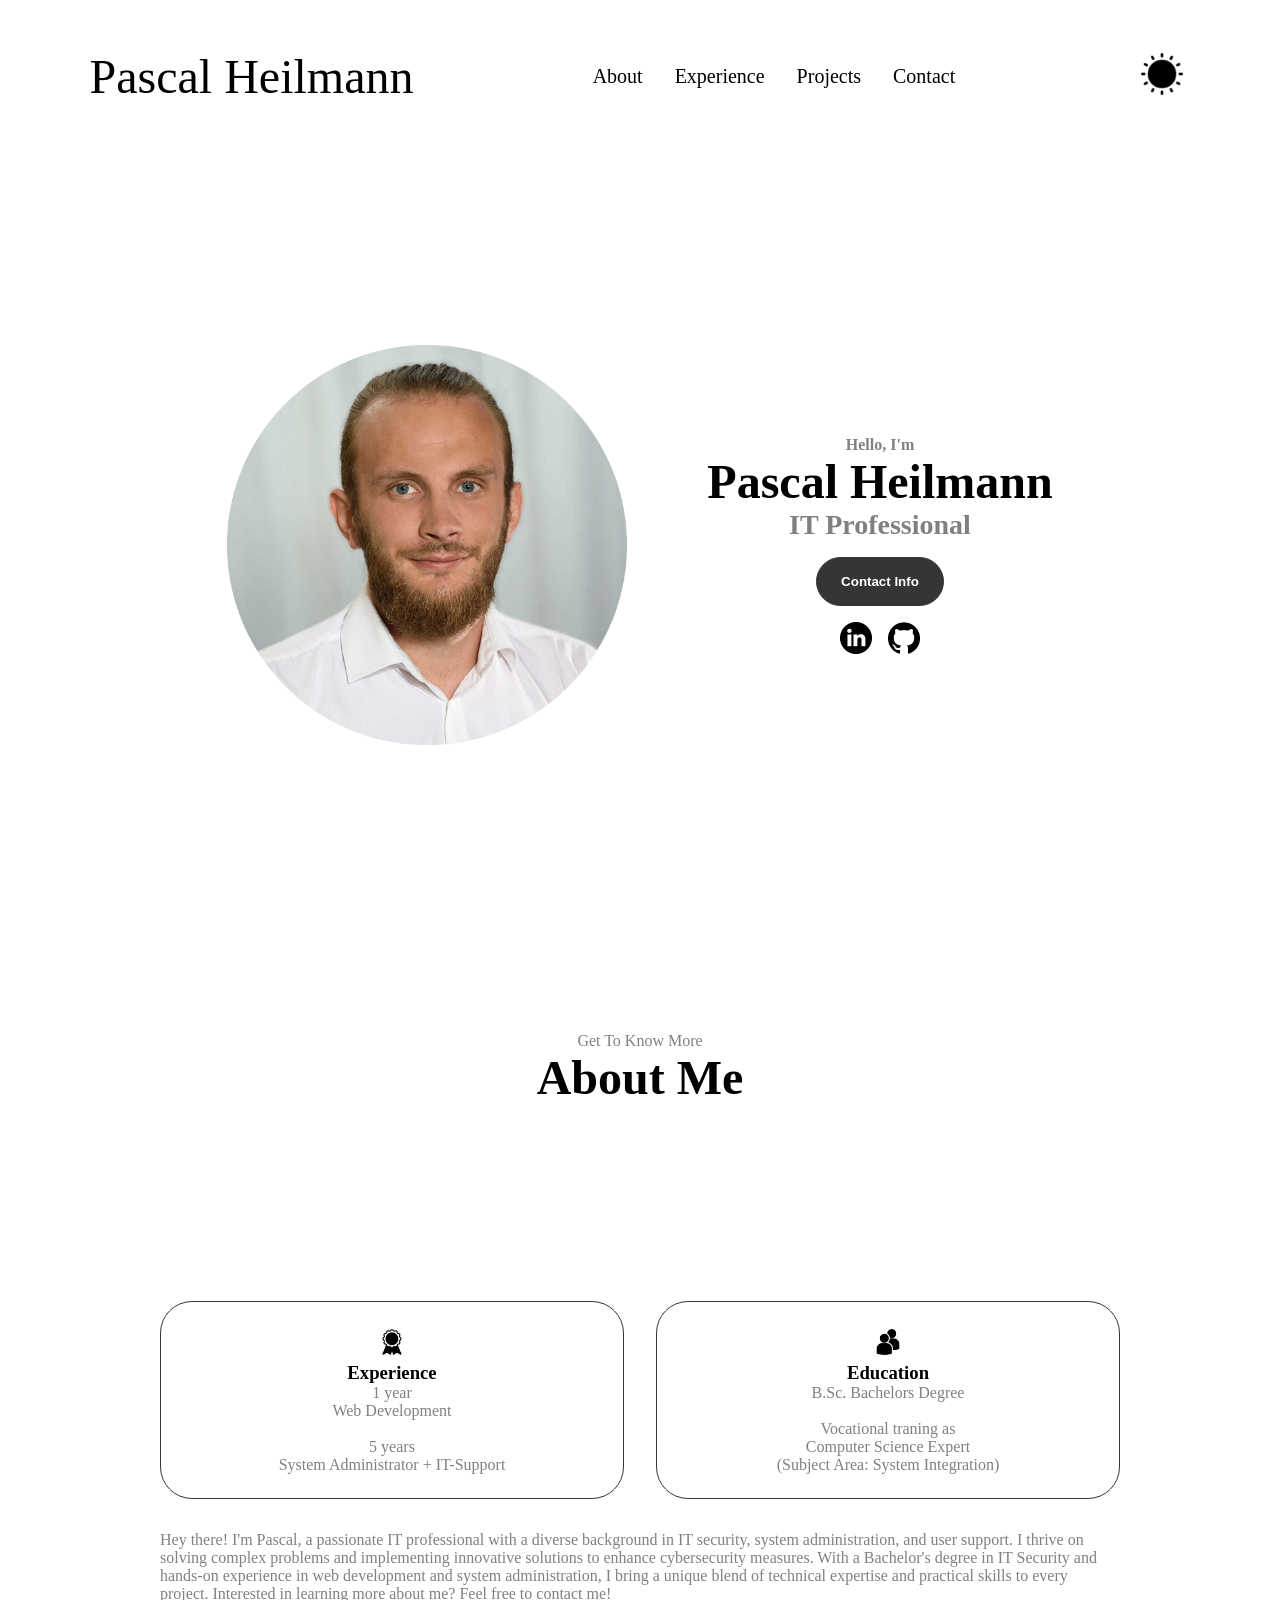
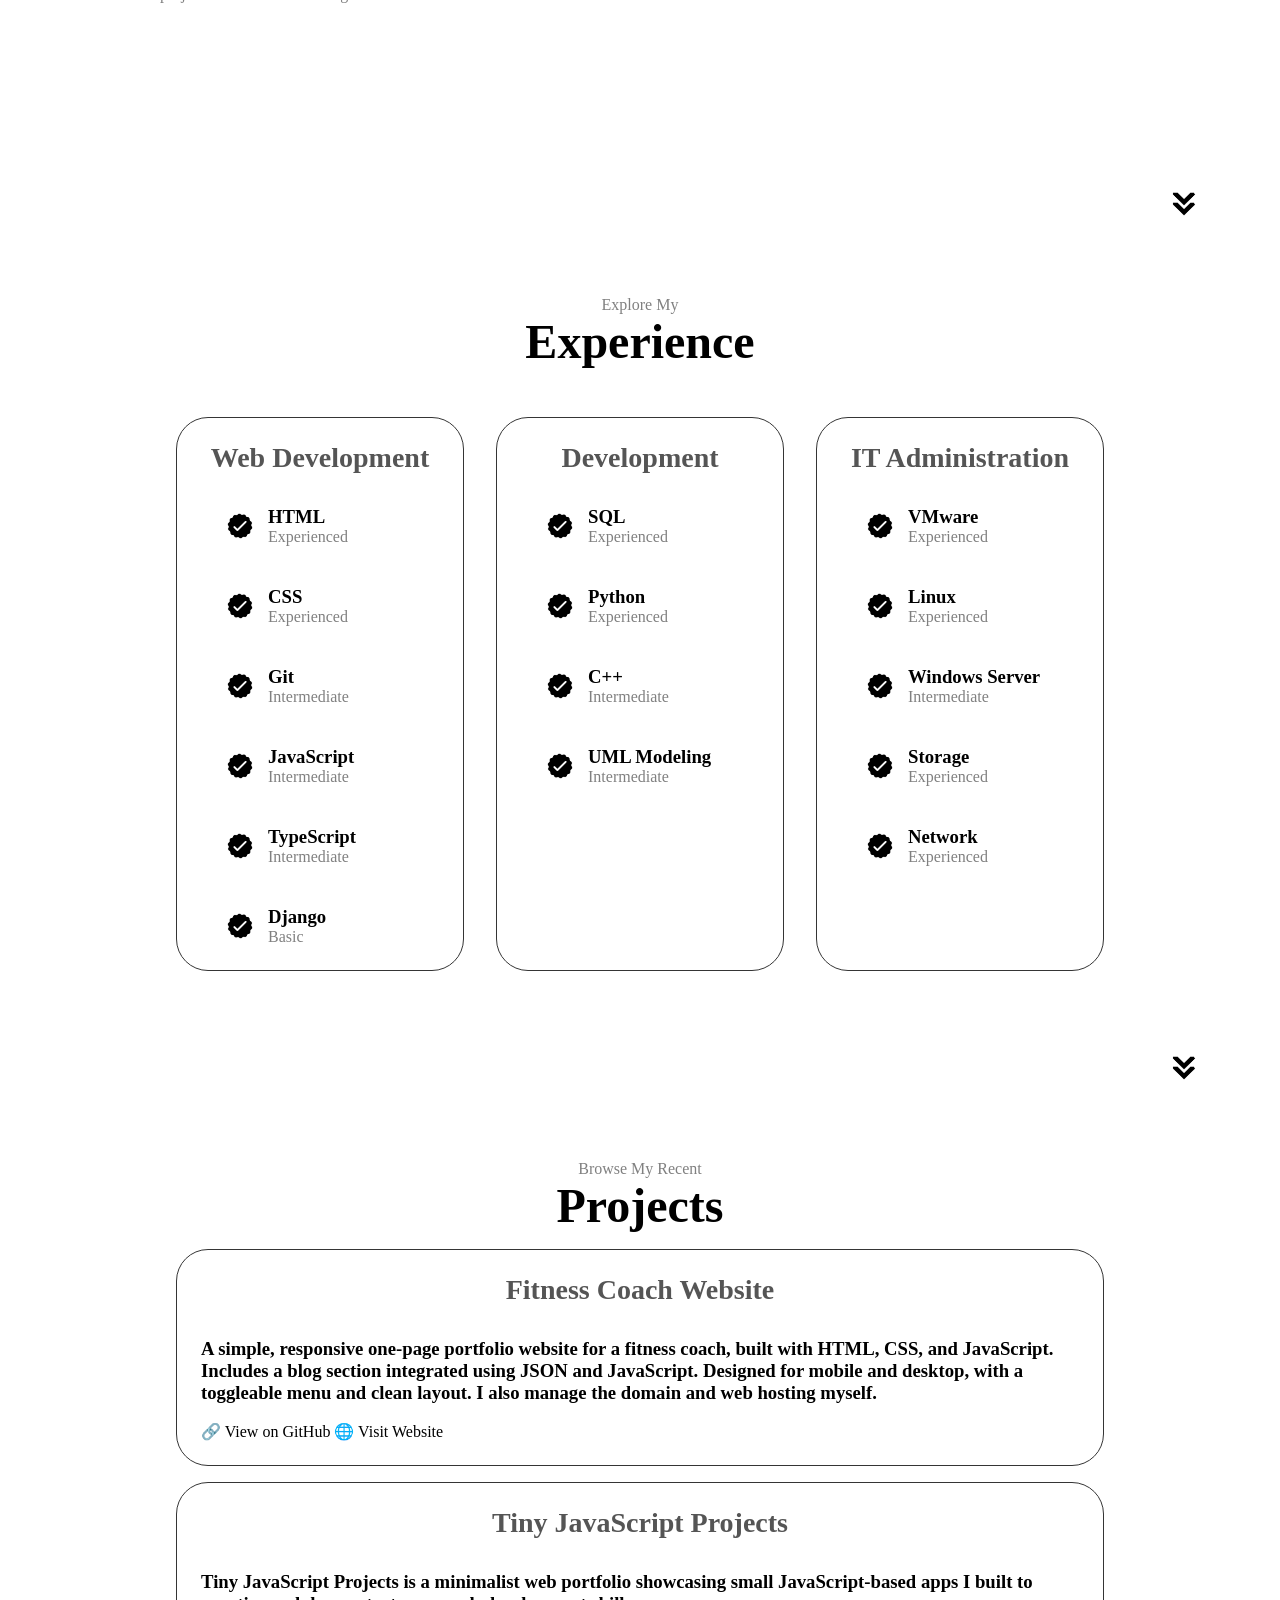
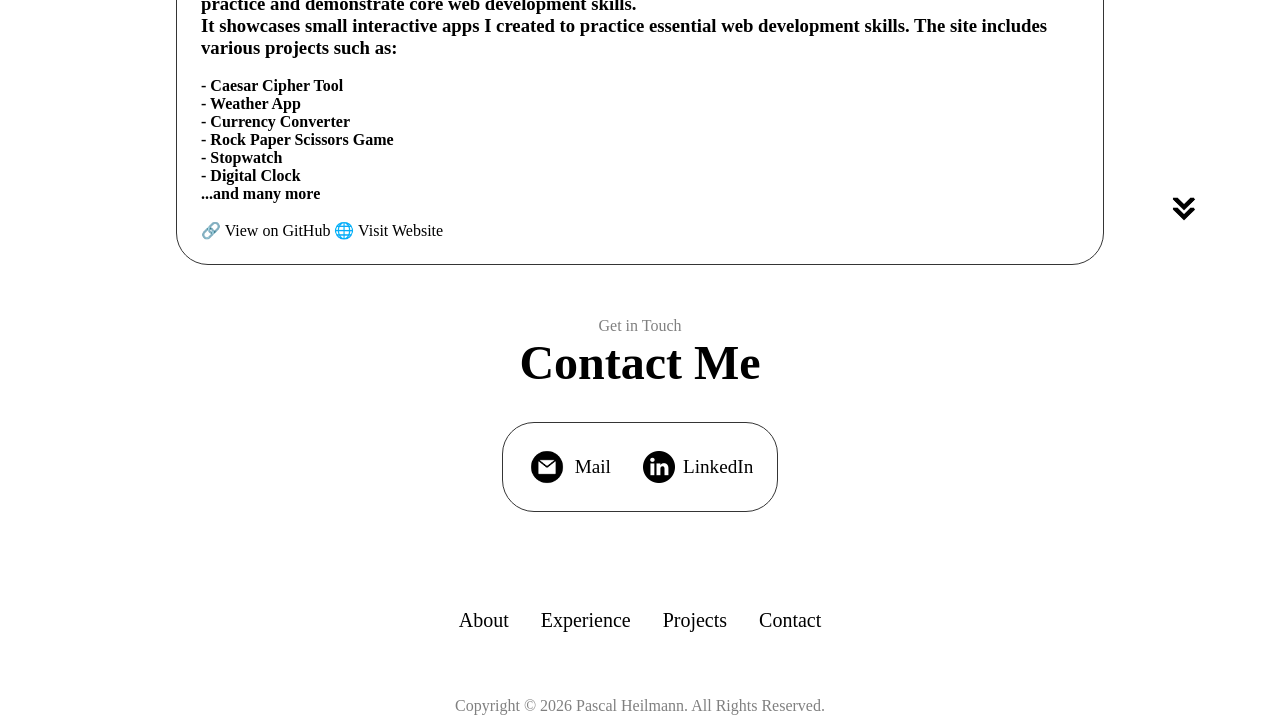
==== commit 21b7450c: "replaced texticons with pngs" ====
--- a/index.html
+++ b/index.html
@@ -18,11 +18,19 @@
           <li><a href="#contact">Contact</a></li>
         </ul>
       </div>
-      <div><button id="toggleBtnDesk" class="desktop-nav-darkmode-btn"></button></div>
+      <div>
+        <button id="toggleBtnDesk" class="desktop-nav-darkmode-btn">
+          <img id="darkmodeIconDesk" src="assets/dark.png" alt="Dark Mode Icon">
+        </button>
+      </div>
     </nav>
     <nav id="hamburger-nav">
       <div class="logo">Pascal Heilmann</div>
-      <div><button id="toggleBtnHamburger" class="darkmodebtn-hamburger-btn"></button></div>
+      <div>
+        <button id="toggleBtnHamburger" class="darkmodebtn-hamburger-btn">
+          <img id="darkmodeIconHamburger" src="assets/dark.png" alt="Dark Mode Icon">
+      </button>
+      </div>
       <div class="hamburger-menu">
         <div class="hamburger-icon" onclick="toggleMenu()">
           <span></span>
--- a/style.css
+++ b/style.css
@@ -95,8 +95,16 @@
   font-size: 1.25rem;
 }
 
-.desktop-nav-darkmode-btn{
+.desktop-nav-darkmode-btn, .darkmodebtn-hamburger-btn{
+  background: none;
   border: none;
+  padding: 0.25rem;
+  cursor: pointer;
+}
+
+.desktop-nav-darkmode-btn img, .darkmodebtn-hamburger-btn img{
+  width: 48px;
+  height: 48px;
 }
 
 a {
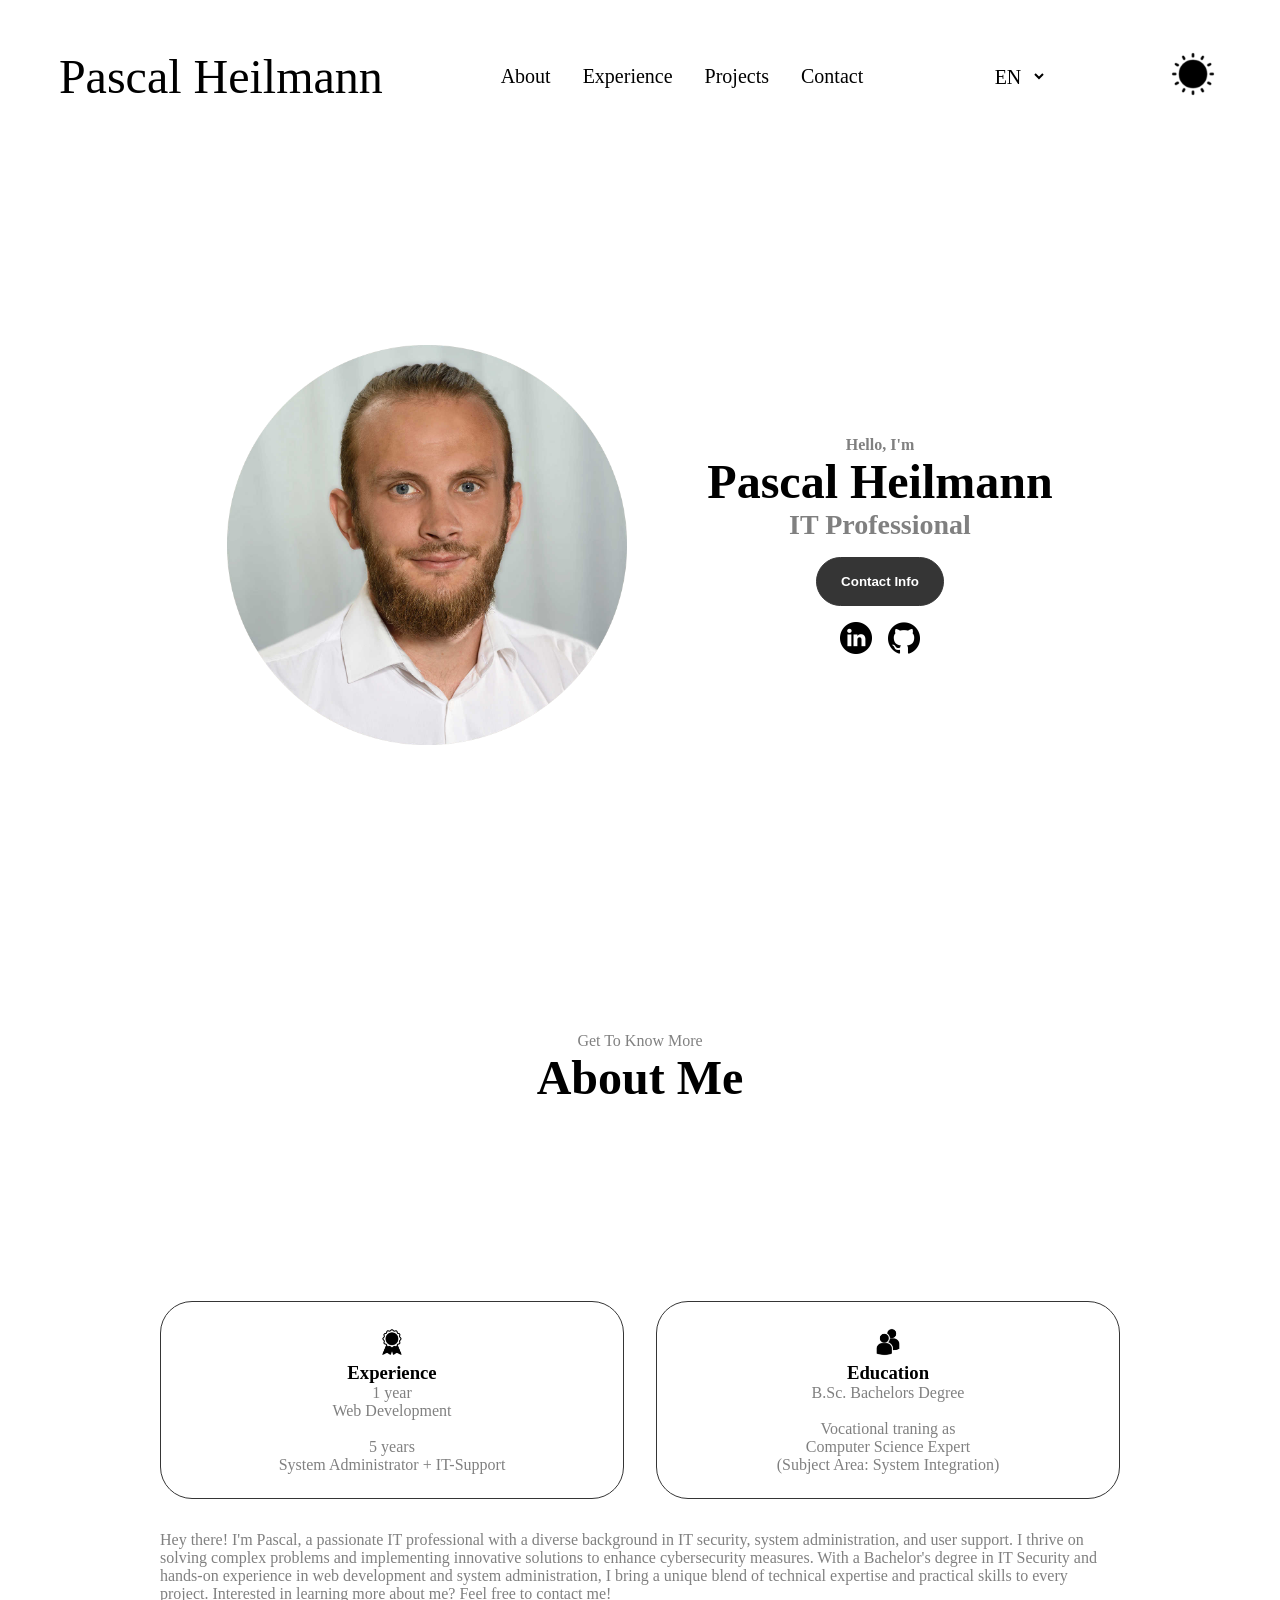
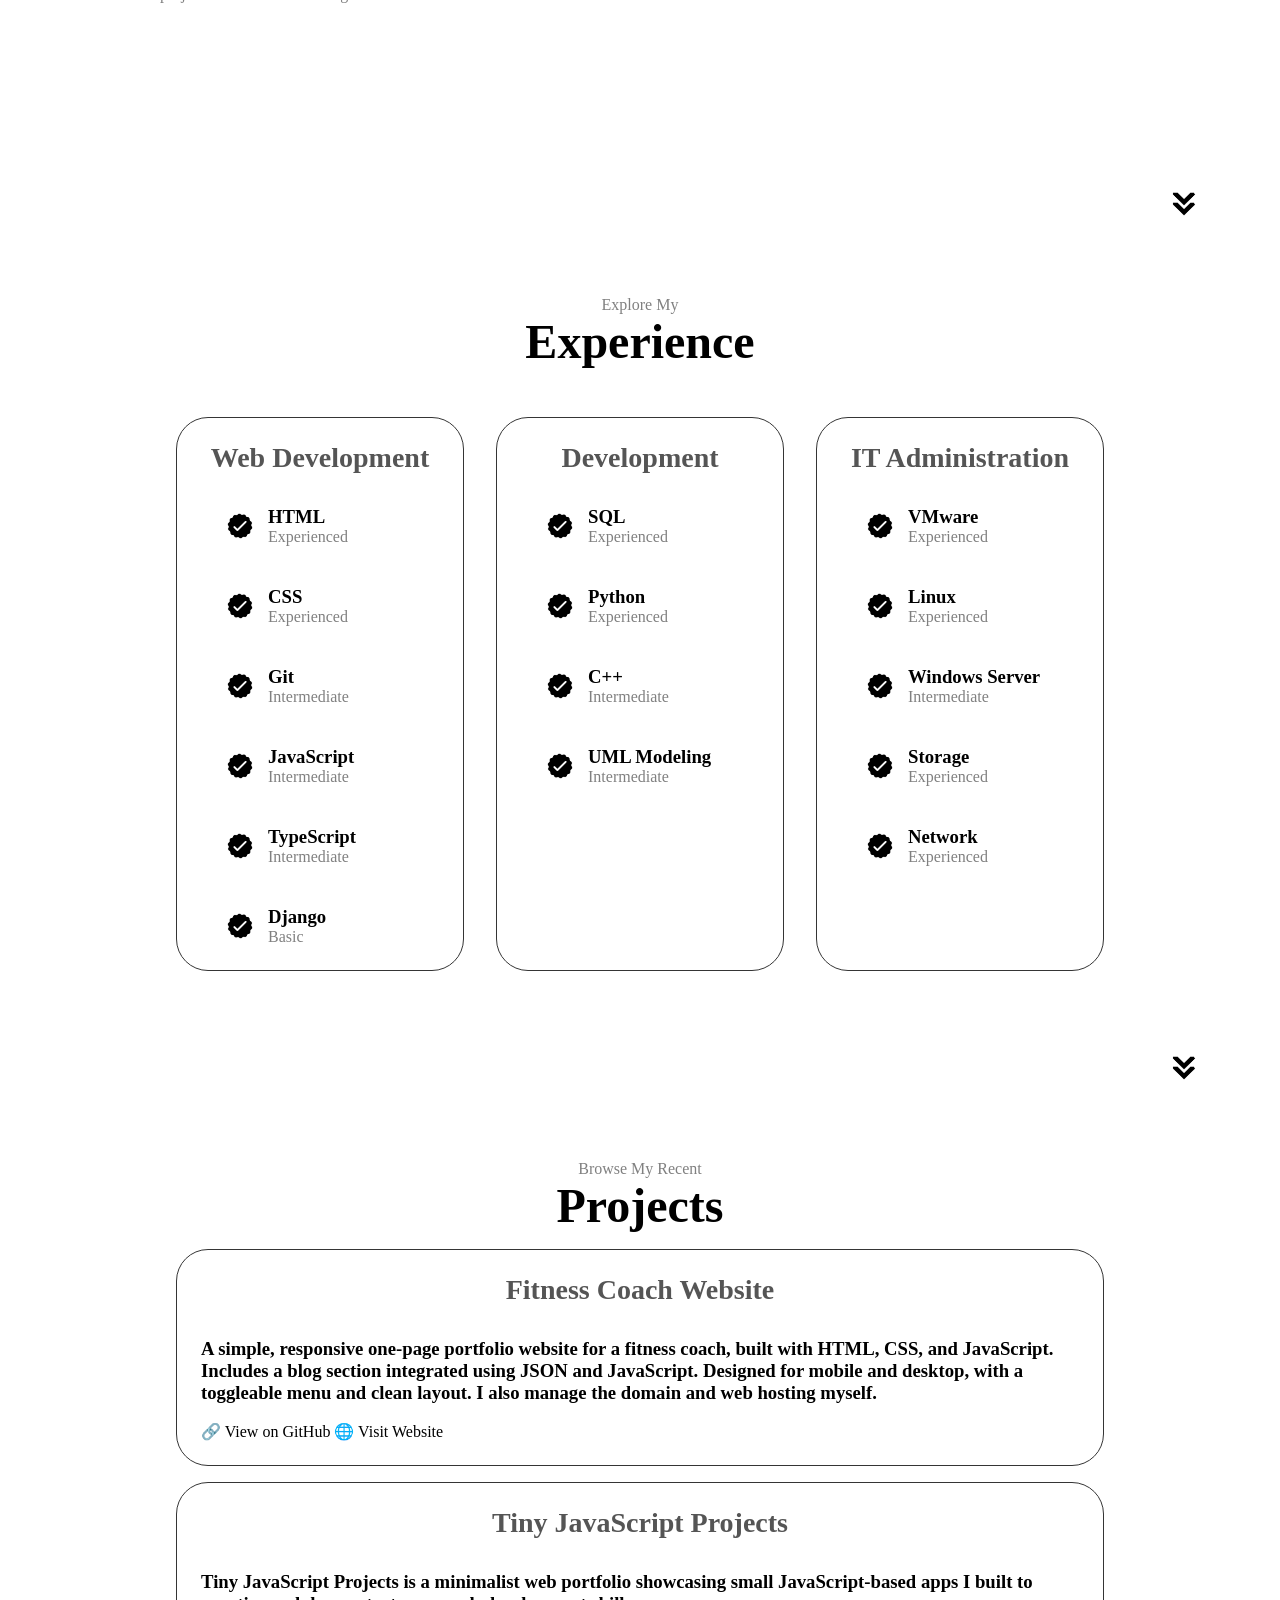
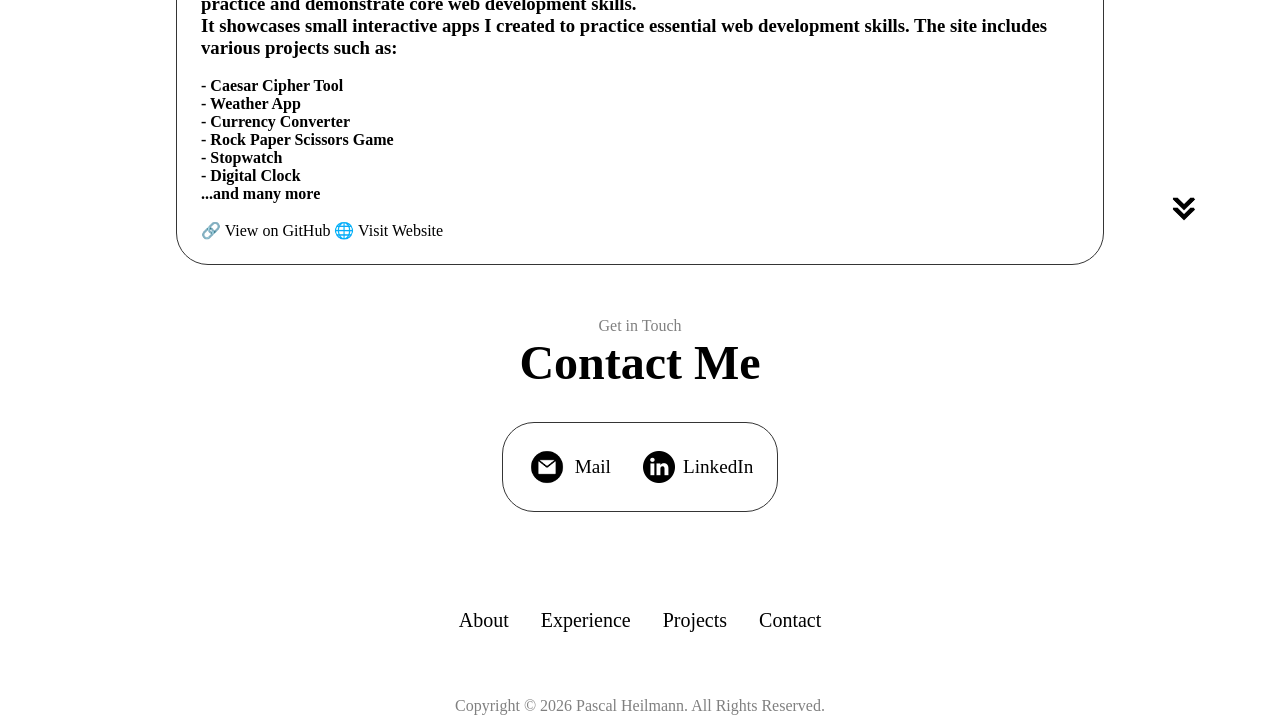
==== commit bcc150b3: "added german and spanish language version with dropdown and browser-based redirect" ====
--- a/index.html
+++ b/index.html
@@ -4,8 +4,13 @@
     <meta charset="UTF-8" />
     <meta http-equiv="X-UA-Compatible" content="IE=edge" />
     <meta name="viewport" content="width=device-width, initial-scale=1.0" />
+    <link rel="alternate" hreflang="de" href="https://pascalheilmann.io/de/index.html" />
+    <link rel="alternate" hreflang="en" href="https://pascalheilmann.io/" />
+    <link rel="alternate" hreflang="es" href="https://pascalheilmann.io/es/index.html" />
+    <link rel="alternate" hreflang="x-default" href="https://pascalheilmann.io/" />
     <title>Pascal's Website</title>
     <link rel="stylesheet" href="style.css" />
+    <script src="script.js" defer></script>
   </head>
   <body>
     <nav id="desktop-nav">
@@ -19,6 +24,13 @@
         </ul>
       </div>
       <div>
+        <select id="langSelectDesk" class="lang-dropdown">
+          <option value="/de/index.html">DE</option>
+          <option value="/" selected>EN</option>
+          <option value="/es/index.html">ES</option>
+        </select>
+      </div>
+      <div>
         <button id="toggleBtnDesk" class="desktop-nav-darkmode-btn">
           <img id="darkmodeIconDesk" src="assets/dark.png" alt="Dark Mode Icon">
         </button>
@@ -26,6 +38,13 @@
     </nav>
     <nav id="hamburger-nav">
       <div class="logo">Pascal Heilmann</div>
+      <div>
+        <select id="langSelectHamburger" class="lang-dropdown">
+          <option value="/de/index.html">DE</option>
+          <option value="/" selected>EN</option>
+          <option value="/es/index.html">ES</option>
+        </select>
+      </div>
       <div>
         <button id="toggleBtnHamburger" class="darkmodebtn-hamburger-btn">
           <img id="darkmodeIconHamburger" src="assets/dark.png" alt="Dark Mode Icon">
@@ -594,8 +613,7 @@
           </ul>
         </div>
       </nav>
-      <p id="footer">Copyright &#169; 2025 Pascal Heilmann. All Rights Reserved.</p>
+      <p id="footer">Copyright &#169; <span id="footer_year">2029</span> Pascal Heilmann. All Rights Reserved.</p>
     </footer>
-    <script src="script.js"></script>
   </body>
 </html>
--- a/style.css
+++ b/style.css
@@ -202,7 +202,15 @@
 .menu-links li {
   list-style: none;
 }
-
+.lang-dropdown {
+  padding: 0.3rem 0.6rem;
+  font: inherit;
+  font-size: 1.25rem;
+  color: var(--main-font-color);
+  background: var(--main-bg-color);
+  border: none;
+  cursor: pointer;
+} 
 .menu-links.open {
   max-height: 300px;
 }
